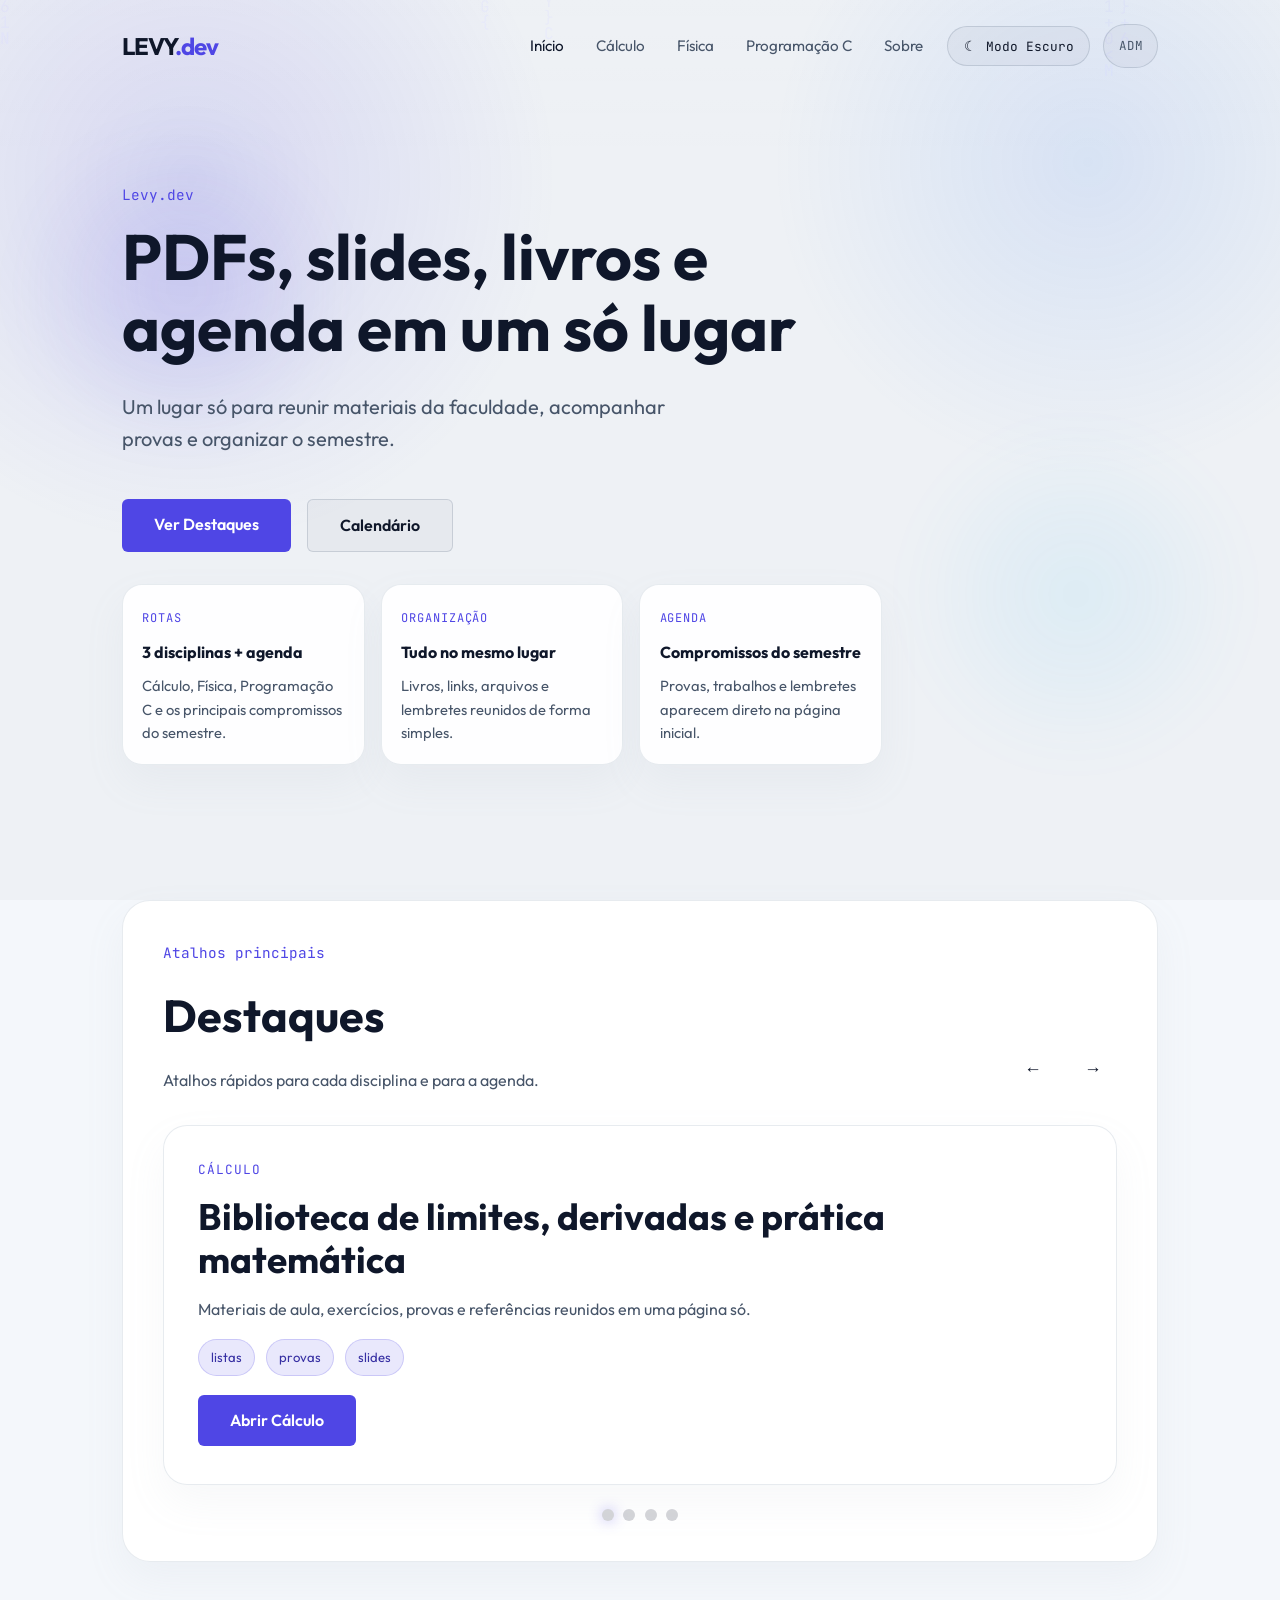
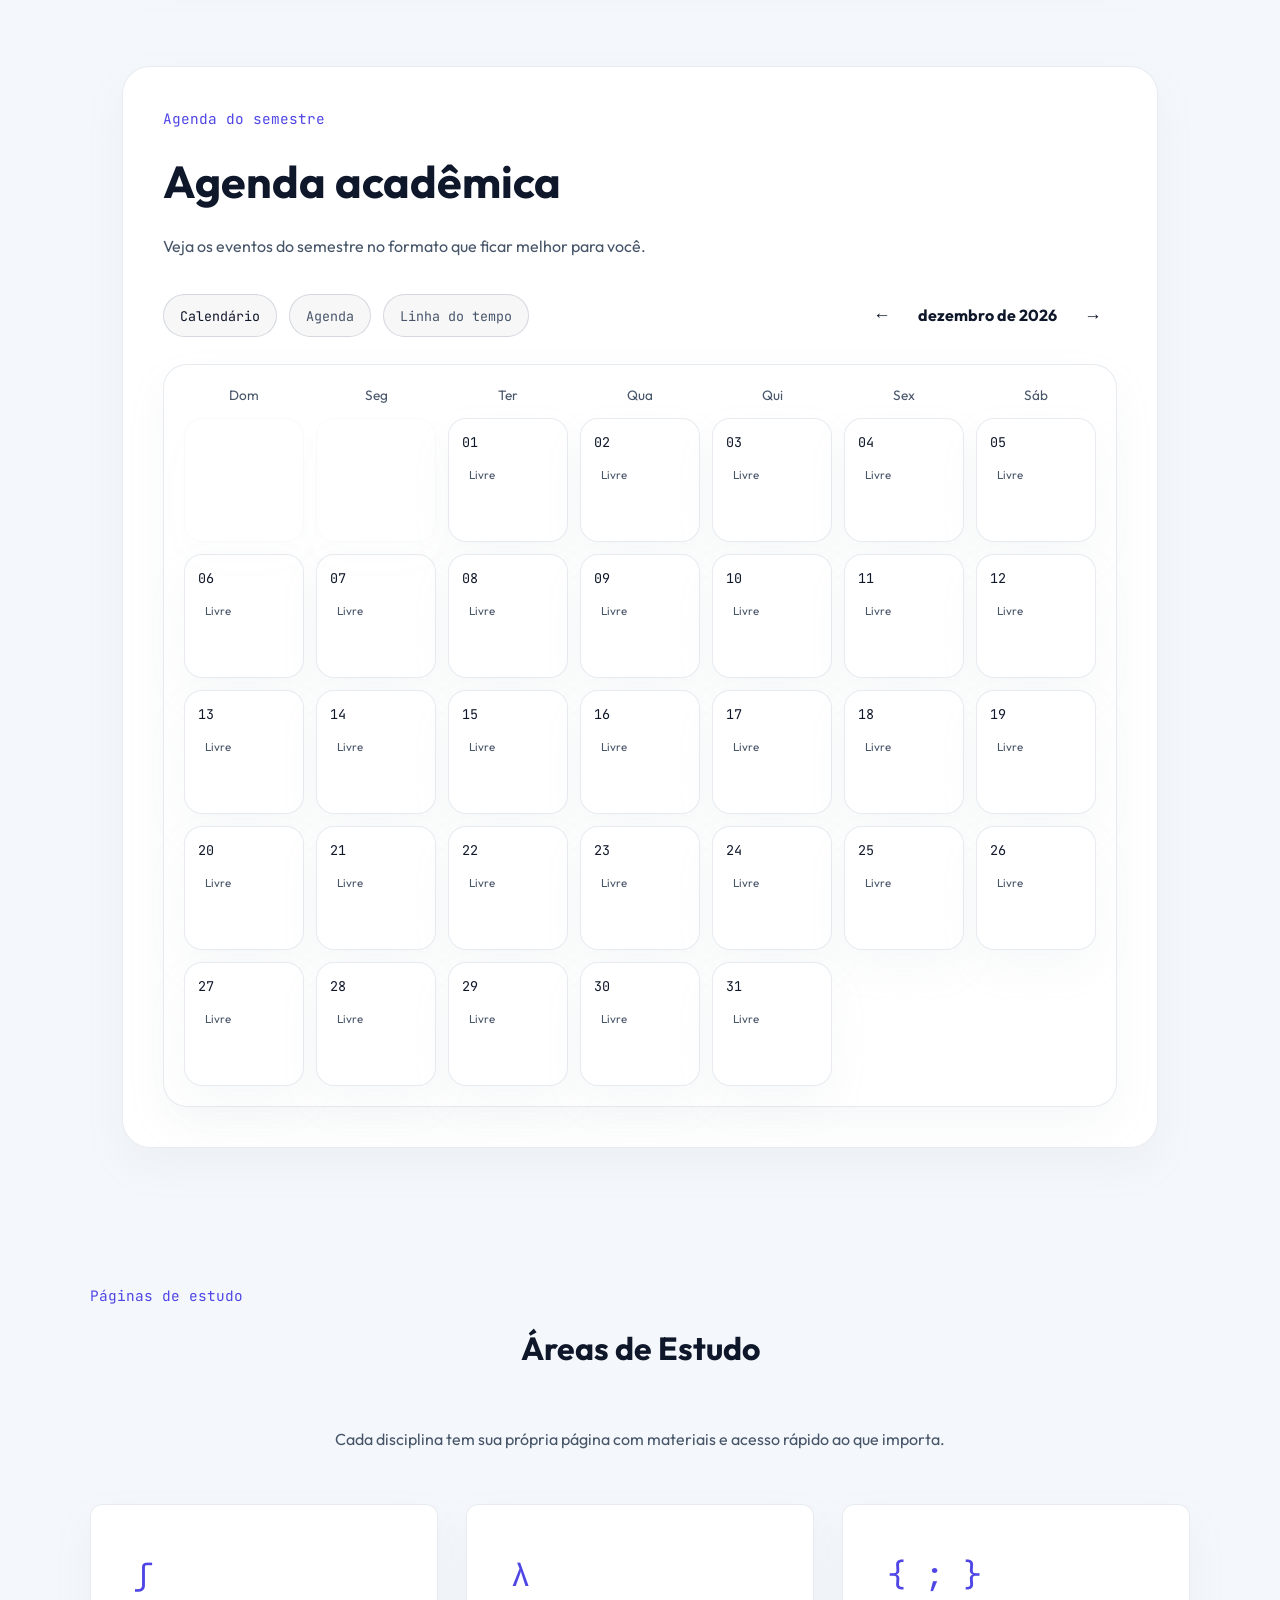
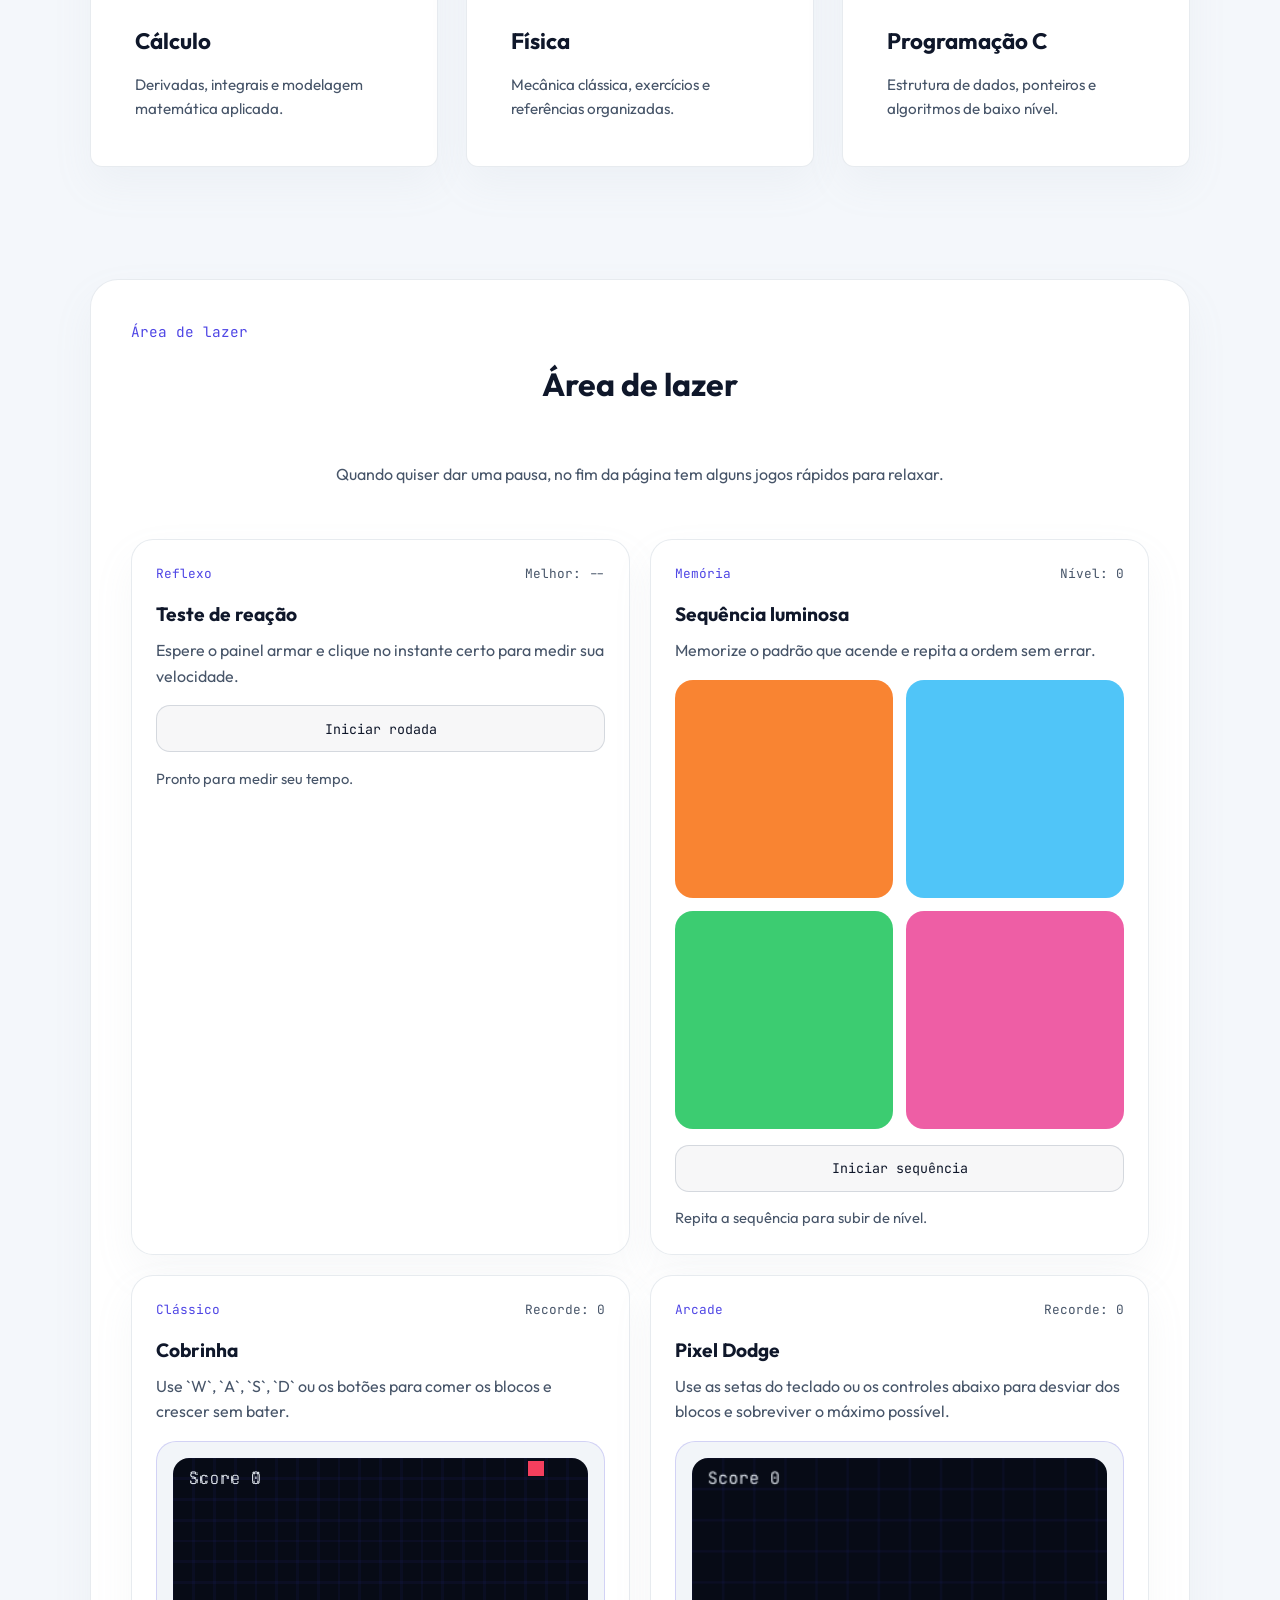
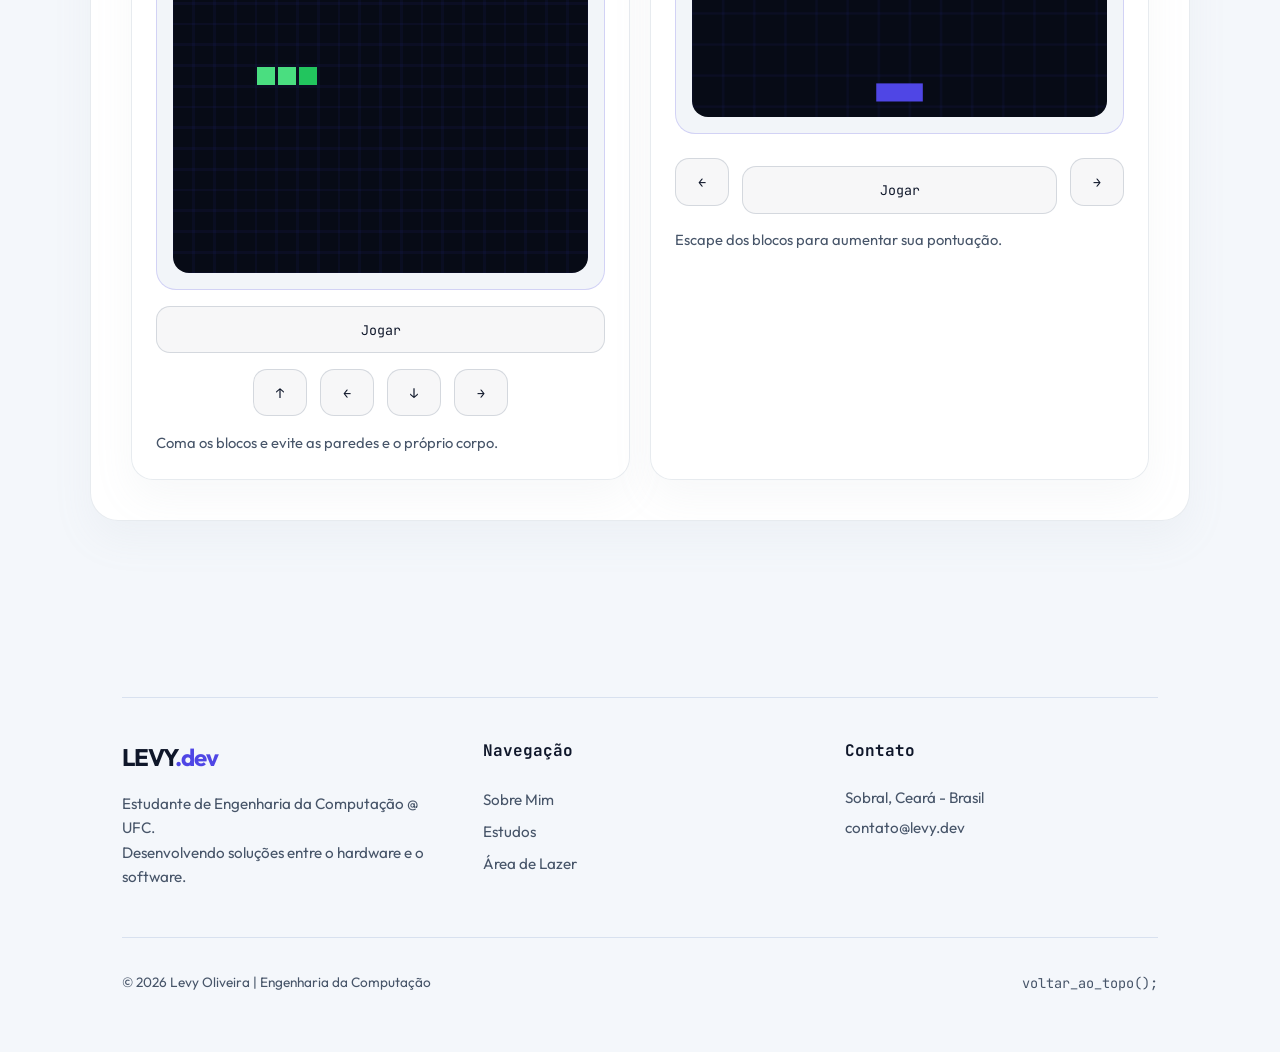
==== index.html @ 54a05a59 "- V1.0 - Aplicação Completa" ====
<!DOCTYPE html>
<html lang="pt-br">

<head>
    <meta charset="UTF-8">
    <meta name="viewport" content="width=device-width, initial-scale=1.0">
    <title>Levy | Engenharia da Computação</title>
    <link rel="preconnect" href="https://fonts.googleapis.com">
    <link rel="preconnect" href="https://fonts.gstatic.com" crossorigin>
    <link
        href="https://fonts.googleapis.com/css2?family=JetBrains+Mono:wght@400;500&family=Outfit:wght@300;400;600;700&display=swap"
        rel="stylesheet">
    <link rel="stylesheet" href="css/global.css">
</head>

<body class="home-page">
    <canvas id="matrix-bg"></canvas>

    <header id="header">
        <nav class="container">
            <div class="logo">LEVY<span>.dev</span></div>

            <ul class="nav-links" id="nav-menu">
                <li><a href="index.html" class="active">Início</a></li>
                <li><a href="paginas/calculo.html">Cálculo</a></li>
                <li><a href="paginas/fisica.html">Física</a></li>
                <li><a href="paginas/programacao-c.html">Programação C</a></li>
                <li><a href="paginas/sobre.html">Sobre</a></li>
            </ul>

            <div class="nav-actions">
                <button class="theme-toggle" type="button" data-theme-toggle aria-label="Alternar tema">
                    <span class="theme-toggle-icon">☀</span>
                    <span class="theme-toggle-text">Modo Claro</span>
                </button>

                <div class="menu-icon" id="menu-toggle">
                    <div class="bar"></div>
                    <div class="bar"></div>
                    <div class="bar"></div>
                </div>
            </div>
        </nav>
    </header>

    <main>
        <section class="hero container">
            <div class="hero-ambient hero-ambient-left"></div>
            <div class="hero-ambient hero-ambient-right"></div>
            <div class="hero-grid-glow"></div>

            <div class="hero-content">
                <p class="mono-text">Levy.dev</p>
                <h1 class="glitch-text">PDFs, slides, livros e agenda em um só lugar</h1>
                <p class="subtitle">Um lugar só para reunir materiais da faculdade, acompanhar provas e organizar o semestre.</p>

                <div class="hero-btns">
                    <a href="#destaques" class="btn btn-primary">Ver Destaques</a>
                    <a href="#agenda" class="btn btn-secondary">Calendário</a>
                </div>

                <div class="hero-status-grid reveal-home">
                    <article class="hero-status-card">
                        <span class="status-label">Rotas</span>
                        <strong>3 disciplinas + agenda</strong>
                        <p>Cálculo, Física, Programação C e os principais compromissos do semestre.</p>
                    </article>
                    <article class="hero-status-card">
                        <span class="status-label">Organização</span>
                        <strong>Tudo no mesmo lugar</strong>
                        <p>Livros, links, arquivos e lembretes reunidos de forma simples.</p>
                    </article>
                    <article class="hero-status-card">
                        <span class="status-label">Agenda</span>
                        <strong>Compromissos do semestre</strong>
                        <p>Provas, trabalhos e lembretes aparecem direto na página inicial.</p>
                    </article>
                </div>
            </div>
        </section>

        <section id="destaques" class="container showcase-section">
            <div class="showcase-shell reveal-home">
                <div class="showcase-topbar">
                    <div>
                        <p class="mono-text">Atalhos principais</p>
                        <h2 class="section-title-left">Destaques</h2>
                        <p class="section-intro">Atalhos rápidos para cada disciplina e para a agenda.</p>
                    </div>

                    <div class="carousel-controls" aria-label="Controles do carrossel">
                        <button class="carousel-btn" id="carousel-prev" type="button" aria-label="Slide anterior">←</button>
                        <button class="carousel-btn" id="carousel-next" type="button" aria-label="Próximo slide">→</button>
                    </div>
                </div>

                <div class="showcase-carousel" id="home-carousel">
                    <article class="showcase-slide active" data-slide>
                        <span class="slide-kicker">Cálculo</span>
                        <h3>Biblioteca de limites, derivadas e prática matemática</h3>
                        <p>Materiais de aula, exercícios, provas e referências reunidos em uma página só.</p>
                        <div class="slide-tags">
                            <span>listas</span>
                            <span>provas</span>
                            <span>slides</span>
                        </div>
                        <div class="slide-actions">
                            <a href="paginas/calculo.html" class="btn btn-primary">Abrir Cálculo</a>
                        </div>
                    </article>

                    <article class="showcase-slide calendar-slide" data-slide>
                        <span class="slide-kicker">Física</span>
                        <h3>Materiais enxutos para revisar teoria, exercícios e avaliações</h3>
                        <p>Uma página direta para organizar listas, livros, provas e revisões de Física.</p>
                        <div class="slide-tags">
                            <span>mecânica</span>
                            <span>listas</span>
                            <span>provas</span>
                        </div>
                        <div class="slide-actions">
                            <a href="paginas/fisica.html" class="btn btn-primary">Abrir Física</a>
                        </div>
                    </article>

                    <article class="showcase-slide" data-slide>
                        <span class="slide-kicker">Programação C</span>
                        <h3>Laboratório de código com foco em lógica e baixo nível</h3>
                        <p>Um espaço para revisar ponteiros, algoritmos, snippets e fundamentos de programação estruturada.</p>
                        <div class="slide-tags">
                            <span>ponteiros</span>
                            <span>snippets</span>
                            <span>algoritmos</span>
                        </div>
                        <div class="slide-actions">
                            <a href="paginas/programacao-c.html" class="btn btn-primary">Abrir Programação</a>
                        </div>
                    </article>

                    <article class="showcase-slide" data-slide>
                        <span class="slide-kicker">Calendário</span>
                        <h3>Próximos eventos acadêmicos em destaque</h3>
                        <p>Os próximos eventos aparecem aqui para facilitar a rotina do semestre.</p>
                        <div class="calendar-slide-list" id="calendar-highlight-list"></div>
                        <div class="slide-actions">
                            <a href="#agenda" class="btn btn-primary">Ver Agenda</a>
                        </div>
                    </article>
                </div>

                <div class="carousel-dots" aria-label="Navegação dos slides">
                    <button class="carousel-dot active" type="button" aria-label="Ir para slide 1"></button>
                    <button class="carousel-dot" type="button" aria-label="Ir para slide 2"></button>
                    <button class="carousel-dot" type="button" aria-label="Ir para slide 3"></button>
                    <button class="carousel-dot" type="button" aria-label="Ir para slide 4"></button>
                </div>
            </div>
        </section>

        <section id="agenda" class="container agenda-section">
            <div class="agenda-shell reveal-home" data-view="calendar">
                <div class="showcase-topbar">
                    <div>
                        <p class="mono-text">Agenda do semestre</p>
                        <h2 class="section-title-left">Agenda acadêmica</h2>
                        <p class="section-intro">Veja os eventos do semestre no formato que ficar melhor para você.</p>
                    </div>
                </div>

                <div class="agenda-toolbar">
                    <div class="agenda-view-tabs" role="tablist" aria-label="Visualizações da agenda">
                        <button class="agenda-view-btn active" type="button" data-agenda-view="calendar">Calendário</button>
                        <button class="agenda-view-btn" type="button" data-agenda-view="agenda">Agenda</button>
                        <button class="agenda-view-btn" type="button" data-agenda-view="timeline">Linha do tempo</button>
                    </div>

                    <div class="agenda-month-nav" id="agenda-month-nav">
                        <button class="carousel-btn" id="agenda-prev-month" type="button" aria-label="Mês anterior">←</button>
                        <strong id="agenda-current-month"></strong>
                        <button class="carousel-btn" id="agenda-next-month" type="button" aria-label="Próximo mês">→</button>
                    </div>
                </div>

                <div class="agenda-view-panel active" data-agenda-panel="calendar">
                    <div class="agenda-calendar-shell">
                        <div class="agenda-weekdays">
                            <span>Dom</span>
                            <span>Seg</span>
                            <span>Ter</span>
                            <span>Qua</span>
                            <span>Qui</span>
                            <span>Sex</span>
                            <span>Sáb</span>
                        </div>
                        <div class="agenda-calendar-grid" id="agenda-calendar-grid"></div>
                    </div>
                </div>

                <div class="agenda-view-panel" data-agenda-panel="agenda">
                    <div class="agenda-list" id="agenda-upcoming"></div>
                </div>

                <div class="agenda-view-panel" data-agenda-panel="timeline">
                    <div class="agenda-timeline" id="agenda-timeline"></div>
                </div>
            </div>
        </section>

        <section id="estudos" class="container">
            <div class="section-heading reveal-home">
                <p class="mono-text">Páginas de estudo</p>
                <h2 class="section-title">Áreas de Estudo</h2>
                <p class="section-intro section-intro-centered">Cada disciplina tem sua própria página com materiais e acesso rápido ao que importa.</p>
            </div>

            <div class="grid-cards">
                <a href="paginas/calculo.html" class="card">
                    <div class="card-icon">∫</div>
                    <h3>Cálculo</h3>
                    <p>Derivadas, integrais e modelagem matemática aplicada.</p>
                </a>

                <a href="paginas/fisica.html" class="card">
                    <div class="card-icon">λ</div>
                    <h3>Física</h3>
                    <p>Mecânica clássica, exercícios e referências organizadas.</p>
                </a>

                <a href="paginas/programacao-c.html" class="card">
                    <div class="card-icon">{ ; }</div>
                    <h3>Programação C</h3>
                    <p>Estrutura de dados, ponteiros e algoritmos de baixo nível.</p>
                </a>
            </div>
        </section>

        <section id="arcade" class="container arcade-section">
            <div class="arcade-shell reveal-home">
                <div class="section-heading arcade-heading">
                    <p class="mono-text">Área de lazer</p>
                    <h2 class="section-title">Área de lazer</h2>
                    <p class="section-intro section-intro-centered">Quando quiser dar uma pausa, no fim da página tem alguns jogos rápidos para relaxar.</p>
                </div>

                <div class="arcade-grid">
                    <article class="arcade-card">
                        <div class="arcade-card-head">
                            <span class="arcade-label">Reflexo</span>
                            <span class="arcade-score" id="reaction-best">Melhor: --</span>
                        </div>
                        <h3>Teste de reação</h3>
                        <p>Espere o painel armar e clique no instante certo para medir sua velocidade.</p>
                        <button class="arcade-action" id="reaction-start" type="button">Iniciar rodada</button>
                        <p class="arcade-status" id="reaction-status">Pronto para medir seu tempo.</p>
                    </article>

                    <article class="arcade-card">
                        <div class="arcade-card-head">
                            <span class="arcade-label">Memória</span>
                            <span class="arcade-score" id="memory-best">Nível: 0</span>
                        </div>
                        <h3>Sequência luminosa</h3>
                        <p>Memorize o padrão que acende e repita a ordem sem errar.</p>
                        <div class="memory-grid">
                            <button class="memory-pad" type="button" data-memory-pad="0" aria-label="Pad laranja"></button>
                            <button class="memory-pad" type="button" data-memory-pad="1" aria-label="Pad azul"></button>
                            <button class="memory-pad" type="button" data-memory-pad="2" aria-label="Pad verde"></button>
                            <button class="memory-pad" type="button" data-memory-pad="3" aria-label="Pad rosa"></button>
                        </div>
                        <button class="arcade-action" id="memory-start" type="button">Iniciar sequência</button>
                        <p class="arcade-status" id="memory-status">Repita a sequência para subir de nível.</p>
                    </article>

                    <article class="arcade-card">
                        <div class="arcade-card-head">
                            <span class="arcade-label">Clássico</span>
                            <span class="arcade-score" id="snake-best">Recorde: 0</span>
                        </div>
                        <h3>Cobrinha</h3>
                        <p>Use `W`, `A`, `S`, `D` ou os botões para comer os blocos e crescer sem bater.</p>
                        <div class="arcade-dodge-wrap">
                            <canvas id="snake-canvas" width="320" height="320" aria-label="Jogo da cobrinha"></canvas>
                        </div>
                        <button class="arcade-action" id="snake-start" type="button">Jogar</button>
                        <div class="arcade-controls snake-controls">
                            <button class="arcade-control" type="button" data-snake-dir="up">↑</button>
                            <button class="arcade-control" type="button" data-snake-dir="left">←</button>
                            <button class="arcade-control" type="button" data-snake-dir="down">↓</button>
                            <button class="arcade-control" type="button" data-snake-dir="right">→</button>
                        </div>
                        <p class="arcade-status" id="snake-status">Coma os blocos e evite as paredes e o próprio corpo.</p>
                    </article>

                    <article class="arcade-card">
                        <div class="arcade-card-head">
                            <span class="arcade-label">Arcade</span>
                            <span class="arcade-score" id="dodge-best">Recorde: 0</span>
                        </div>
                        <h3>Pixel Dodge</h3>
                        <p>Use as setas do teclado ou os controles abaixo para desviar dos blocos e sobreviver o máximo possível.</p>
                        <div class="arcade-dodge-wrap">
                            <canvas id="dodge-canvas" width="320" height="200" aria-label="Jogo de desvio"></canvas>
                        </div>
                        <div class="arcade-controls">
                            <button class="arcade-control" type="button" data-dodge-move="left">←</button>
                            <button class="arcade-action" id="dodge-start" type="button">Jogar</button>
                            <button class="arcade-control" type="button" data-dodge-move="right">→</button>
                        </div>
                        <p class="arcade-status" id="dodge-status">Escape dos blocos para aumentar sua pontuação.</p>
                    </article>
                </div>
            </div>
        </section>
    </main>

    <footer>
        <div class="container">
            <div class="divider"></div>
            <div class="footer-grid">
                <div class="footer-brand">
                    <div class="logo footer-logo">LEVY<span>.dev</span></div>
                    <p class="footer-text">Estudante de Engenharia da Computação @ UFC.<br>Desenvolvendo soluções entre o hardware e o software.</p>
                </div>

                <div class="footer-nav">
                    <h4>Navegação</h4>
                    <ul>
                        <li><a href="paginas/sobre.html">Sobre Mim</a></li>
                        <li><a href="#estudos">Estudos</a></li>
                        <li><a href="#arcade">Área de Lazer</a></li>
                    </ul>
                </div>

                <div class="footer-contact">
                    <h4>Contato</h4>
                    <p class="footer-text footer-contact-text">Sobral, Ceará - Brasil<br>contato@levy.dev</p>
                </div>
            </div>

            <div class="footer-bottom">
                <p class="footer-copy">&copy; 2026 Levy Oliveira | Engenharia da Computação</p>
                <div class="social">
                    <a href="#header" class="back-to-top">voltar_ao_topo();</a>
                </div>
            </div>
        </div>
    </footer>

    <script src="js/site-core.js"></script>
    <script src="js/site-data.js"></script>
    <script src="js/main.js"></script>
</body>

</html>
---- css/global.css ----
:root {
    --bg-color: #0a0a0c;
    --card-bg: #16161a;
    --accent-color: #4f46e5;
    --text-main: #f8fafc;
    --text-dim: #94a3b8;
    --border-color: #27272a;
    --surface-soft: rgba(255, 255, 255, 0.04);
    --surface-medium: rgba(255, 255, 255, 0.06);
    --surface-strong: rgba(8, 8, 12, 0.56);
    --transition: all 0.3s cubic-bezier(0.4, 0, 0.2, 1);
}

* {
    margin: 0;
    padding: 0;
    box-sizing: border-box;
}

html {
    scroll-behavior: smooth;
}

body {
    background-color: var(--bg-color);
    color: var(--text-main);
    font-family: 'Outfit', sans-serif;
    line-height: 1.6;
    overflow-x: hidden;
}

body[data-theme="light"] {
    --bg-color: #f4f7fb;
    --card-bg: #ffffff;
    --text-main: #0f172a;
    --text-dim: #475569;
    --border-color: #d8e1ef;
    --surface-soft: rgba(255, 255, 255, 0.88);
    --surface-medium: rgba(255, 255, 255, 0.96);
    --surface-strong: rgba(255, 255, 255, 0.92);
}

body.home-page::before {
    content: "";
    position: fixed;
    inset: 0;
    background:
        radial-gradient(circle at 15% 20%, rgba(79, 70, 229, 0.14), transparent 28%),
        radial-gradient(circle at 85% 18%, rgba(59, 130, 246, 0.12), transparent 24%),
        linear-gradient(180deg, rgba(255, 255, 255, 0.02), transparent 18%);
    pointer-events: none;
    z-index: -2;
}

#matrix-bg {
    position: fixed;
    inset: 0;
    width: 100%;
    height: 100%;
    z-index: -1;
    opacity: 0.15;
}

body[data-theme="light"] #matrix-bg {
    opacity: 0.06;
}

.container {
    max-width: 1100px;
    margin: 0 auto;
    padding: 0 2rem;
}

main {
    padding-bottom: 2rem;
}

.mono-text {
    font-family: 'JetBrains Mono', monospace;
    color: var(--accent-color);
    font-size: 0.9rem;
    margin-bottom: 1rem;
}

.section-title {
    font-size: 2rem;
    margin-bottom: 3.25rem;
    text-align: center;
}

.section-title-left {
    font-size: clamp(2rem, 4vw, 2.8rem);
    margin-bottom: 1rem;
}

.section-intro {
    max-width: 640px;
    color: var(--text-dim);
    font-size: 1rem;
}

.section-intro-centered {
    margin: 0 auto;
    text-align: center;
}

header {
    padding: 1.5rem 0;
    position: fixed;
    width: 100%;
    top: 0;
    z-index: 1000;
    transition: var(--transition);
}

header.scrolled {
    background: rgba(10, 10, 12, 0.8);
    backdrop-filter: blur(10px);
    border-bottom: 1px solid var(--border-color);
}

body[data-theme="light"] header.scrolled {
    background: rgba(244, 247, 251, 0.88);
}

nav {
    display: flex;
    justify-content: space-between;
    align-items: center;
    gap: 1.5rem;
}

.logo {
    font-weight: 700;
    font-size: 1.5rem;
    letter-spacing: -1px;
    white-space: nowrap;
}

.logo span {
    color: var(--accent-color);
}

.nav-links {
    display: flex;
    list-style: none;
    gap: 2rem;
    margin-left: auto;
}

.nav-links a {
    text-decoration: none;
    color: var(--text-dim);
    font-size: 0.95rem;
    transition: var(--transition);
}

.nav-links a.active,
.nav-links a:hover {
    color: var(--text-main);
}

.nav-actions {
    display: flex;
    align-items: center;
    gap: 0.8rem;
}

.admin-shortcut {
    display: inline-flex;
    align-items: center;
    justify-content: center;
    min-width: 44px;
    height: 44px;
    padding: 0 0.9rem;
    border-radius: 999px;
    border: 1px solid var(--border-color);
    background: var(--surface-soft);
    color: var(--text-dim);
    text-decoration: none;
    font-family: 'JetBrains Mono', monospace;
    font-size: 0.78rem;
    letter-spacing: 0.08em;
    transition: var(--transition);
}

.admin-shortcut:hover {
    color: var(--text-main);
    border-color: var(--accent-color);
    transform: translateY(-1px);
}

.theme-toggle {
    display: inline-flex;
    align-items: center;
    gap: 0.6rem;
    padding: 0.68rem 0.95rem;
    border-radius: 999px;
    border: 1px solid var(--border-color);
    background: var(--surface-soft);
    color: var(--text-main);
    font-family: 'JetBrains Mono', monospace;
    font-size: 0.8rem;
    cursor: pointer;
    transition: var(--transition);
}

.theme-toggle:hover {
    border-color: var(--accent-color);
    transform: translateY(-1px);
}

.theme-toggle-icon {
    font-size: 0.9rem;
    line-height: 1;
}

.menu-icon {
    display: none;
    flex-direction: column;
    gap: 5px;
    cursor: pointer;
    z-index: 1100;
}

.menu-icon .bar {
    width: 25px;
    height: 2px;
    background-color: var(--text-main);
    transition: var(--transition);
}

.hero {
    min-height: 100vh;
    display: flex;
    align-items: center;
    padding-top: 8rem;
    padding-bottom: 5rem;
    position: relative;
}

.hero-content {
    max-width: 760px;
    position: relative;
    z-index: 2;
}

.glitch-text {
    font-size: clamp(2.5rem, 8vw, 4rem);
    line-height: 1.1;
    font-weight: 700;
    margin-bottom: 1.75rem;
    max-width: 800px;
    transition: var(--transition);
}

.glitch-text:hover {
    text-shadow: 2px 0 var(--accent-color), -2px 0 #ff00c1;
}

.subtitle {
    font-size: 1.25rem;
    color: var(--text-dim);
    max-width: 600px;
    margin-bottom: 2.75rem;
}

.hero-btns {
    display: flex;
    flex-wrap: wrap;
    gap: 1rem;
}

.hero-ambient,
.hero-grid-glow {
    position: absolute;
    pointer-events: none;
    z-index: 1;
}

.hero-ambient {
    width: 360px;
    height: 360px;
    border-radius: 50%;
    filter: blur(25px);
    opacity: 0.5;
}

.hero-ambient-left {
    top: 12%;
    left: -8%;
    background: radial-gradient(circle, rgba(79, 70, 229, 0.32), transparent 65%);
    animation: driftFloat 12s ease-in-out infinite;
}

.hero-ambient-right {
    right: -6%;
    bottom: 14%;
    background: radial-gradient(circle, rgba(56, 189, 248, 0.2), transparent 68%);
    animation: driftFloat 15s ease-in-out infinite reverse;
}

.hero-grid-glow {
    inset: 16% 0 auto auto;
    width: 320px;
    height: 320px;
    right: 5%;
    border-radius: 28px;
    background-image:
        linear-gradient(rgba(255, 255, 255, 0.05) 1px, transparent 1px),
        linear-gradient(90deg, rgba(255, 255, 255, 0.05) 1px, transparent 1px);
    background-size: 26px 26px;
    mask-image: radial-gradient(circle at center, black 35%, transparent 75%);
    opacity: 0.24;
    transform: perspective(900px) rotateY(-24deg) rotateX(10deg);
}

.hero-status-grid {
    display: grid;
    grid-template-columns: repeat(3, minmax(0, 1fr));
    gap: 1rem;
    margin-top: 2rem;
}

.hero-status-card {
    padding: 1.2rem;
    border-radius: 20px;
    background: var(--surface-soft);
    border: 1px solid rgba(255, 255, 255, 0.08);
    backdrop-filter: blur(14px);
}

.status-label {
    display: inline-block;
    margin-bottom: 0.7rem;
    color: var(--accent-color);
    font-family: 'JetBrains Mono', monospace;
    font-size: 0.75rem;
    text-transform: uppercase;
    letter-spacing: 0.08em;
}

.hero-status-card strong {
    display: block;
    margin-bottom: 0.55rem;
    font-size: 1rem;
}

.hero-status-card p {
    color: var(--text-dim);
    font-size: 0.92rem;
}

.btn {
    padding: 0.8rem 2rem;
    border-radius: 6px;
    text-decoration: none;
    font-weight: 600;
    display: inline-block;
    transition: var(--transition);
}

.btn-primary {
    background: var(--accent-color);
    color: white;
}

.btn-primary:hover {
    transform: translateY(-3px);
    box-shadow: 0 10px 20px rgba(79, 70, 229, 0.3);
}

.btn-secondary {
    background: transparent;
    border: 1px solid var(--border-color);
    color: var(--text-main);
}

.btn-secondary:hover {
    background: var(--border-color);
}

.showcase-section,
.agenda-section {
    padding-bottom: 6.5rem;
}

.showcase-shell,
.agenda-shell {
    position: relative;
    overflow: hidden;
    padding: 2.5rem;
    border-radius: 28px;
    background: var(--surface-soft);
    border: 1px solid rgba(255, 255, 255, 0.08);
    box-shadow: 0 30px 80px rgba(0, 0, 0, 0.28);
}

.showcase-shell::before {
    content: "";
    position: absolute;
    inset: auto -12% -50% auto;
    width: 320px;
    height: 320px;
    border-radius: 50%;
    background: radial-gradient(circle, rgba(56, 189, 248, 0.16), transparent 70%);
    pointer-events: none;
}

.showcase-topbar {
    display: flex;
    justify-content: space-between;
    gap: 2rem;
    align-items: flex-end;
    margin-bottom: 2rem;
}

.carousel-controls {
    display: flex;
    gap: 0.75rem;
}

.carousel-btn,
.carousel-dot {
    border: 0;
    cursor: pointer;
    transition: var(--transition);
}

.carousel-btn {
    width: 48px;
    height: 48px;
    border-radius: 999px;
    background: var(--surface-soft);
    border: 1px solid rgba(255, 255, 255, 0.08);
    color: var(--text-main);
    font-size: 1.1rem;
    backdrop-filter: blur(12px);
}

.carousel-btn:hover {
    border-color: var(--accent-color);
    transform: translateY(-2px);
}

.showcase-carousel {
    position: relative;
    min-height: 360px;
}

.showcase-slide {
    position: absolute;
    inset: 0;
    display: grid;
    align-content: start;
    gap: 1rem;
    padding: 2.1rem;
    border-radius: 24px;
    background: var(--surface-strong);
    border: 1px solid rgba(255, 255, 255, 0.06);
    opacity: 0;
    pointer-events: none;
    transform: translateY(20px);
    transition: opacity 0.45s ease, transform 0.45s ease;
}

.showcase-slide.calendar-slide {
    gap: 0.85rem;
}

.showcase-slide.active {
    opacity: 1;
    pointer-events: auto;
    transform: translateY(0);
}

.slide-kicker {
    color: var(--accent-color);
    font-family: 'JetBrains Mono', monospace;
    font-size: 0.8rem;
    letter-spacing: 0.08em;
    text-transform: uppercase;
}

.showcase-slide h3 {
    font-size: clamp(1.6rem, 4vw, 2.3rem);
    line-height: 1.15;
    max-width: 720px;
}

.showcase-slide p {
    max-width: 680px;
    color: var(--text-dim);
    font-size: 1rem;
}

.slide-tags {
    display: flex;
    flex-wrap: wrap;
    gap: 0.7rem;
}

.slide-tags span,
.agenda-pill {
    padding: 0.45rem 0.75rem;
    border-radius: 999px;
    background: rgba(79, 70, 229, 0.12);
    border: 1px solid rgba(79, 70, 229, 0.2);
    color: #c7d2fe;
    font-size: 0.82rem;
}

.slide-actions {
    margin-top: 0.2rem;
    align-self: start;
}

.carousel-dots {
    display: flex;
    justify-content: center;
    gap: 0.6rem;
    margin-top: 1.5rem;
}

.carousel-dot {
    width: 12px;
    height: 12px;
    border-radius: 50%;
    background: rgba(148, 163, 184, 0.28);
}

.carousel-dot.active {
    background: var(--accent-color);
    box-shadow: 0 0 14px rgba(79, 70, 229, 0.4);
}

.calendar-slide-list,
.agenda-grid {
    display: grid;
    gap: 1rem;
}

.calendar-slide-list {
    margin-top: 0.5rem;
    grid-template-columns: repeat(2, minmax(0, 1fr));
}

.showcase-slide.calendar-slide .calendar-slide-list {
    margin-top: 0.15rem;
    gap: 0.8rem;
}

.calendar-slide-event,
.agenda-card {
    padding: 1.25rem;
    border-radius: 20px;
    background: var(--surface-medium);
    border: 1px solid rgba(255, 255, 255, 0.08);
}

.showcase-slide.calendar-slide .calendar-slide-event {
    padding: 1rem;
}

.calendar-slide-event strong,
.agenda-card h3 {
    display: block;
    margin-bottom: 0.45rem;
    font-size: 1rem;
}

.calendar-slide-event p,
.agenda-card p,
.empty-material-state p,
.agenda-empty {
    color: var(--text-dim);
    font-size: 0.93rem;
}

.showcase-slide.calendar-slide .calendar-slide-event p {
    display: -webkit-box;
    -webkit-box-orient: vertical;
    -webkit-line-clamp: 2;
    overflow: hidden;
}

.attachment-note {
    display: block;
    margin-top: 0.7rem;
    color: var(--text-dim);
    font-size: 0.85rem;
}

.agenda-grid {
    grid-template-columns: repeat(auto-fit, minmax(230px, 1fr));
}

.agenda-meta {
    display: flex;
    flex-wrap: wrap;
    gap: 0.55rem;
    margin-bottom: 0.9rem;
}

.agenda-toolbar {
    display: flex;
    justify-content: space-between;
    gap: 1.25rem;
    align-items: center;
    margin-bottom: 1.5rem;
}

.agenda-view-tabs,
.agenda-month-nav {
    display: flex;
    flex-wrap: wrap;
    gap: 0.75rem;
    align-items: center;
}

.agenda-view-btn {
    padding: 0.7rem 1rem;
    border-radius: 999px;
    border: 1px solid rgba(255, 255, 255, 0.08);
    background: var(--surface-soft);
    color: var(--text-dim);
    font-family: 'JetBrains Mono', monospace;
    cursor: pointer;
    transition: var(--transition);
}

.agenda-view-btn:hover,
.agenda-view-btn.active {
    color: var(--text-main);
    border-color: var(--accent-color);
    background: rgba(79, 70, 229, 0.12);
}

.agenda-month-nav {
    display: none;
}

.agenda-shell[data-view="calendar"] .agenda-month-nav {
    display: flex;
}

.agenda-view-panel {
    display: none;
}

.agenda-view-panel.active {
    display: block;
}

.agenda-calendar-shell {
    padding: 1.25rem;
    border-radius: 24px;
    background: var(--surface-medium);
    border: 1px solid rgba(255, 255, 255, 0.08);
}

.agenda-weekdays {
    display: grid;
    grid-template-columns: repeat(7, 1fr);
    gap: 0.75rem;
    margin-bottom: 0.75rem;
    color: var(--text-dim);
    font-size: 0.85rem;
    text-align: center;
}

.agenda-calendar-grid {
    display: grid;
    grid-template-columns: repeat(7, 1fr);
    gap: 0.75rem;
}

.agenda-calendar-day {
    min-height: 124px;
    padding: 0.8rem;
    border-radius: 18px;
    border: 1px solid rgba(255, 255, 255, 0.06);
    background: var(--surface-soft);
    display: grid;
    align-content: start;
    gap: 0.5rem;
}

.agenda-calendar-day.is-outside {
    opacity: 0.25;
}

.agenda-calendar-day.is-today {
    border-color: var(--accent-color);
    box-shadow: 0 0 0 1px rgba(79, 70, 229, 0.2);
}

.agenda-calendar-number {
    font-family: 'JetBrains Mono', monospace;
    font-size: 0.84rem;
}

.agenda-calendar-events {
    display: grid;
    gap: 0.4rem;
}

.agenda-calendar-event,
.agenda-calendar-empty {
    padding: 0.3rem 0.45rem;
    border-radius: 999px;
    font-size: 0.72rem;
    overflow: hidden;
    white-space: nowrap;
    text-overflow: ellipsis;
}

.agenda-calendar-event {
    background: rgba(79, 70, 229, 0.14);
    color: #c7d2fe;
}

.agenda-calendar-empty {
    color: var(--text-dim);
}

.agenda-list {
    display: grid;
    grid-template-columns: repeat(auto-fit, minmax(230px, 1fr));
    gap: 1rem;
}

.agenda-timeline {
    display: grid;
    gap: 1rem;
}

.agenda-timeline-item {
    display: grid;
    grid-template-columns: 140px 1fr;
    gap: 1rem;
    padding: 1.25rem;
    border-radius: 22px;
    background: var(--surface-medium);
    border: 1px solid rgba(255, 255, 255, 0.08);
}

.agenda-timeline-date {
    display: grid;
    align-content: start;
    gap: 0.2rem;
    color: var(--accent-color);
    font-family: 'JetBrains Mono', monospace;
}

.agenda-timeline-date strong {
    font-size: 1rem;
}

.agenda-timeline-date span {
    color: var(--text-dim);
    font-size: 0.84rem;
}

.agenda-timeline-body h3 {
    margin-bottom: 0.4rem;
    font-size: 1.05rem;
}

.agenda-timeline-body p {
    color: var(--text-dim);
}

.section-heading {
    margin-bottom: 3.25rem;
}

#estudos {
    padding: 2rem 0 7rem;
}

.arcade-section {
    padding: 0 0 7rem;
}

.arcade-shell {
    position: relative;
    overflow: hidden;
    padding: 2.5rem;
    border-radius: 28px;
    border: 1px solid rgba(255, 255, 255, 0.08);
    background:
        radial-gradient(circle at top right, rgba(79, 70, 229, 0.16), transparent 32%),
        linear-gradient(135deg, rgba(8, 8, 12, 0.96), rgba(15, 23, 42, 0.88));
    box-shadow: 0 30px 80px rgba(0, 0, 0, 0.28);
}

.arcade-grid {
    display: grid;
    grid-template-columns: repeat(2, minmax(0, 1fr));
    gap: 1.25rem;
}

.arcade-card {
    padding: 1.5rem;
    border-radius: 22px;
    background: rgba(255, 255, 255, 0.05);
    border: 1px solid rgba(255, 255, 255, 0.08);
    box-shadow: inset 0 1px 0 rgba(255, 255, 255, 0.05);
}

.arcade-card-wide {
    grid-column: 1 / -1;
}

.arcade-card-head {
    display: flex;
    justify-content: space-between;
    gap: 1rem;
    align-items: center;
    margin-bottom: 0.9rem;
}

.arcade-label,
.arcade-score {
    font-family: 'JetBrains Mono', monospace;
    font-size: 0.8rem;
}

.arcade-label {
    color: var(--accent-color);
}

.arcade-score {
    color: var(--text-dim);
}

.arcade-card h3 {
    margin-bottom: 0.5rem;
    font-size: 1.2rem;
}

.arcade-card p {
    color: var(--text-dim);
}

.arcade-action,
.arcade-control {
    border: 1px solid var(--border-color);
    background: rgba(255, 255, 255, 0.06);
    color: var(--text-main);
    border-radius: 14px;
    font-family: 'JetBrains Mono', monospace;
    cursor: pointer;
    transition: var(--transition);
}

.arcade-action {
    margin-top: 1rem;
    padding: 0.85rem 1rem;
    width: 100%;
}

.arcade-control {
    min-width: 54px;
    padding: 0.85rem 1rem;
}

.arcade-action:hover,
.arcade-control:hover {
    border-color: var(--accent-color);
    transform: translateY(-1px);
}

.arcade-status {
    min-height: 1.5rem;
    margin-top: 0.9rem;
    color: var(--text-dim);
    font-size: 0.92rem;
}

.memory-grid {
    display: grid;
    grid-template-columns: repeat(2, minmax(0, 1fr));
    gap: 0.8rem;
    margin-top: 1rem;
}

.memory-pad {
    aspect-ratio: 1 / 1;
    border: 0;
    border-radius: 18px;
    cursor: pointer;
    opacity: 0.88;
    transition: transform 0.18s ease, filter 0.18s ease, box-shadow 0.18s ease;
}

.memory-pad[data-memory-pad="0"] {
    background: #f97316;
}

.memory-pad[data-memory-pad="1"] {
    background: #38bdf8;
}

.memory-pad[data-memory-pad="2"] {
    background: #22c55e;
}

.memory-pad[data-memory-pad="3"] {
    background: #ec4899;
}

.memory-pad.active {
    transform: scale(1.04);
    filter: brightness(1.2);
    box-shadow: 0 0 20px rgba(255, 255, 255, 0.2);
}

.arcade-dodge-wrap {
    margin-top: 1rem;
    padding: 1rem;
    border-radius: 20px;
    background: rgba(2, 6, 23, 0.6);
    border: 1px solid rgba(79, 70, 229, 0.2);
}

#dodge-canvas {
    width: 100%;
    display: block;
    border-radius: 16px;
}

.arcade-controls {
    display: flex;
    justify-content: center;
    gap: 0.8rem;
    align-items: center;
    margin-top: 1rem;
}

.snake-controls {
    flex-wrap: wrap;
}

#snake-canvas {
    width: 100%;
    display: block;
    border-radius: 16px;
    image-rendering: pixelated;
}

.grid-cards {
    display: grid;
    grid-template-columns: repeat(auto-fit, minmax(300px, 1fr));
    gap: 1.75rem;
}

.card {
    background: var(--card-bg);
    border: 1px solid var(--border-color);
    padding: 2.75rem;
    border-radius: 12px;
    text-decoration: none;
    color: inherit;
    transition: var(--transition);
    position: relative;
    overflow: hidden;
}

.card::before {
    content: "";
    position: absolute;
    inset: 0;
    background: linear-gradient(135deg, rgba(79, 70, 229, 0.16), transparent 42%);
    opacity: 0;
    transition: var(--transition);
}

.card:hover {
    transform: translateY(-10px);
    border-color: var(--accent-color);
    background: #1c1c21;
}

.card:hover::before {
    opacity: 1;
}

.card-icon {
    font-size: 2rem;
    color: var(--accent-color);
    margin-bottom: 1.5rem;
    font-family: 'JetBrains Mono', monospace;
}

.card h3 {
    margin-bottom: 0.8rem;
    font-size: 1.4rem;
}

.card p {
    color: var(--text-dim);
    font-size: 0.95rem;
}

.empty-material-state {
    justify-content: center;
}

footer {
    padding: 2rem 0 3.5rem;
}

.divider {
    height: 1px;
    background: var(--border-color);
    margin-bottom: 2.5rem;
}

.footer-grid {
    display: grid;
    grid-template-columns: repeat(auto-fit, minmax(200px, 1fr));
    gap: 3rem;
    padding-bottom: 3rem;
}

.footer-logo {
    margin-bottom: 1rem;
}

.footer-nav h4,
.footer-contact h4 {
    color: var(--text-main);
    margin-bottom: 1.2rem;
    font-family: 'JetBrains Mono', monospace;
}

.footer-nav ul {
    list-style: none;
    padding: 0;
    line-height: 2;
}

.footer-nav a,
.footer-text {
    color: var(--text-dim);
    text-decoration: none;
    font-size: 0.95rem;
}

.footer-contact-text {
    line-height: 2;
}

.footer-nav a:hover {
    color: var(--accent-color);
}

.footer-bottom {
    display: flex;
    justify-content: space-between;
    align-items: center;
    gap: 1rem;
    padding-top: 2rem;
    border-top: 1px solid var(--border-color);
}

.footer-copy {
    color: var(--text-dim);
    font-size: 0.85rem;
}

.back-to-top {
    color: var(--accent-color);
    text-decoration: none;
    font-family: 'JetBrains Mono', monospace;
    font-size: 0.85rem;
}

.social a {
    color: var(--text-dim);
    margin-left: 1.5rem;
    text-decoration: none;
    transition: var(--transition);
}

.social a:hover {
    color: var(--accent-color);
}

body[data-theme="light"] .theme-toggle,
body[data-theme="light"] .admin-shortcut,
body[data-theme="light"] .quick-link,
body[data-theme="light"] .stack-filter,
body[data-theme="light"] .filter-btn,
body[data-theme="light"] .agenda-view-btn,
body[data-theme="light"] .arcade-action,
body[data-theme="light"] .arcade-control {
    background: rgba(15, 23, 42, 0.03);
    border-color: rgba(100, 116, 139, 0.24);
}

body[data-theme="light"] .card,
body[data-theme="light"] .hero-status-card,
body[data-theme="light"] .showcase-shell,
body[data-theme="light"] .showcase-slide,
body[data-theme="light"] .calendar-slide-event,
body[data-theme="light"] .agenda-shell,
body[data-theme="light"] .agenda-card,
body[data-theme="light"] .agenda-calendar-shell,
body[data-theme="light"] .agenda-calendar-day,
body[data-theme="light"] .agenda-timeline-item,
body[data-theme="light"] .arcade-shell,
body[data-theme="light"] .arcade-card,
body[data-theme="light"] .glass-card,
body[data-theme="light"] .stack-shell,
body[data-theme="light"] .contact-panel,
body[data-theme="light"] .mind-card,
body[data-theme="light"] .interactive-box,
body[data-theme="light"] .material-item,
body[data-theme="light"] .physics-item,
body[data-theme="light"] .c-item {
    border-color: rgba(148, 163, 184, 0.22);
    box-shadow: 0 18px 40px rgba(148, 163, 184, 0.08);
}

body[data-theme="light"] .btn-secondary {
    background: rgba(15, 23, 42, 0.03);
    border-color: rgba(100, 116, 139, 0.24);
    color: var(--text-main);
}

body[data-theme="light"] .btn-secondary:hover {
    background: rgba(79, 70, 229, 0.08);
    border-color: rgba(79, 70, 229, 0.24);
}

body[data-theme="light"] .hero-status-card,
body[data-theme="light"] .showcase-shell,
body[data-theme="light"] .showcase-slide,
body[data-theme="light"] .calendar-slide-event,
body[data-theme="light"] .agenda-shell,
body[data-theme="light"] .agenda-card,
body[data-theme="light"] .agenda-calendar-shell,
body[data-theme="light"] .agenda-calendar-day,
body[data-theme="light"] .agenda-timeline-item,
body[data-theme="light"] .arcade-shell,
body[data-theme="light"] .arcade-card,
body[data-theme="light"] .glass-card,
body[data-theme="light"] .stack-shell,
body[data-theme="light"] .contact-panel,
body[data-theme="light"] .mind-card,
body[data-theme="light"] .interactive-box {
    background: rgba(255, 255, 255, 0.92);
}

body[data-theme="light"] .card:hover {
    background: rgba(255, 255, 255, 0.98);
}

body[data-theme="light"] .slide-tags span,
body[data-theme="light"] .agenda-pill,
body[data-theme="light"] .agenda-calendar-event {
    background: rgba(79, 70, 229, 0.12);
    border-color: rgba(79, 70, 229, 0.2);
    color: #3730a3;
}

body[data-theme="light"] .carousel-dot {
    background: rgba(15, 23, 42, 0.18);
}

body[data-theme="light"] .arcade-dodge-wrap {
    background: rgba(241, 245, 249, 0.92);
}

@keyframes driftFloat {
    0%,
    100% {
        transform: translate3d(0, 0, 0);
    }

    50% {
        transform: translate3d(0, -18px, 0);
    }
}

@media (max-width: 768px) {
    .menu-icon {
        display: flex;
    }

    .theme-toggle {
        padding: 0.68rem;
    }

    .theme-toggle-text {
        display: none;
    }

    .nav-links {
        position: fixed;
        right: -100%;
        top: 0;
        background: var(--card-bg);
        width: min(78vw, 320px);
        height: 100vh;
        flex-direction: column;
        justify-content: center;
        align-items: center;
        transition: 0.5s ease;
        box-shadow: -10px 0 30px rgba(0, 0, 0, 0.5);
        margin-left: 0;
    }

    .nav-links.active {
        right: 0;
    }

    .hero {
        text-align: center;
        min-height: auto;
        padding-top: 7rem;
        padding-bottom: 4rem;
    }

    .hero-content {
        display: flex;
        flex-direction: column;
        align-items: center;
    }

    .hero-btns {
        flex-direction: column;
        width: 100%;
    }

    .hero-status-grid {
        grid-template-columns: 1fr;
    }

    .hero-ambient-left {
        left: -28%;
    }

    .hero-ambient-right {
        right: -24%;
    }

    .hero-grid-glow {
        display: none;
    }

    .showcase-shell,
    .agenda-shell {
        padding: 1.5rem;
    }

    .showcase-topbar {
        flex-direction: column;
        align-items: flex-start;
    }

    .agenda-toolbar {
        flex-direction: column;
        align-items: flex-start;
    }

    .agenda-calendar-grid {
        gap: 0.45rem;
    }

    .agenda-calendar-day {
        min-height: 96px;
        padding: 0.55rem;
    }

    .agenda-timeline-item {
        grid-template-columns: 1fr;
    }

    .arcade-shell {
        padding: 1.5rem;
    }

    .arcade-grid {
        grid-template-columns: 1fr;
    }

    .arcade-card-wide {
        grid-column: auto;
    }

    .showcase-carousel {
        min-height: 440px;
    }

    .showcase-slide {
        padding: 1.5rem;
    }

    .calendar-slide-list {
        grid-template-columns: 1fr;
    }

    .btn {
        width: 100%;
        margin-right: 0;
    }

    #estudos {
        padding: 1rem 0 5rem;
    }

    .grid-cards {
        gap: 1.25rem;
    }

    .card {
        padding: 2rem;
    }

    .footer-bottom {
        flex-direction: column;
        gap: 1rem;
        text-align: center;
    }

    .social {
        margin-top: 10px;
    }
}
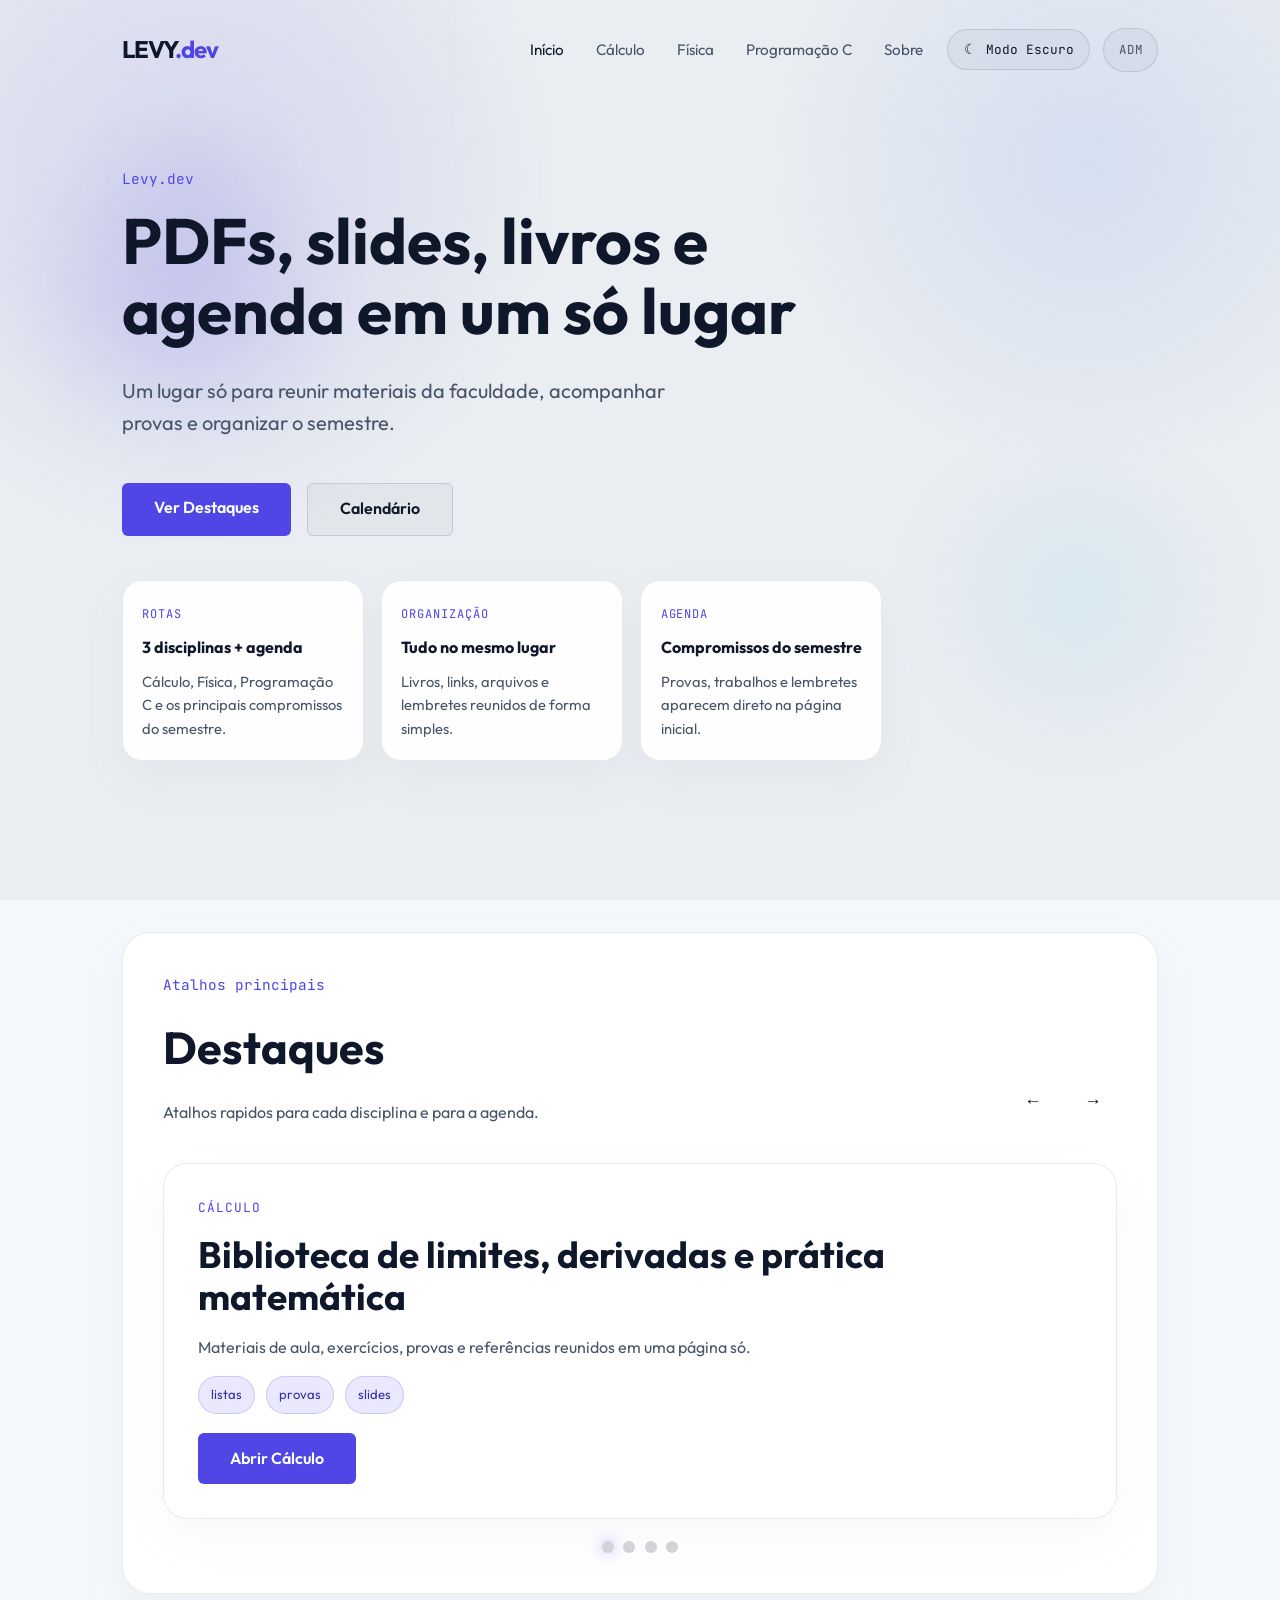
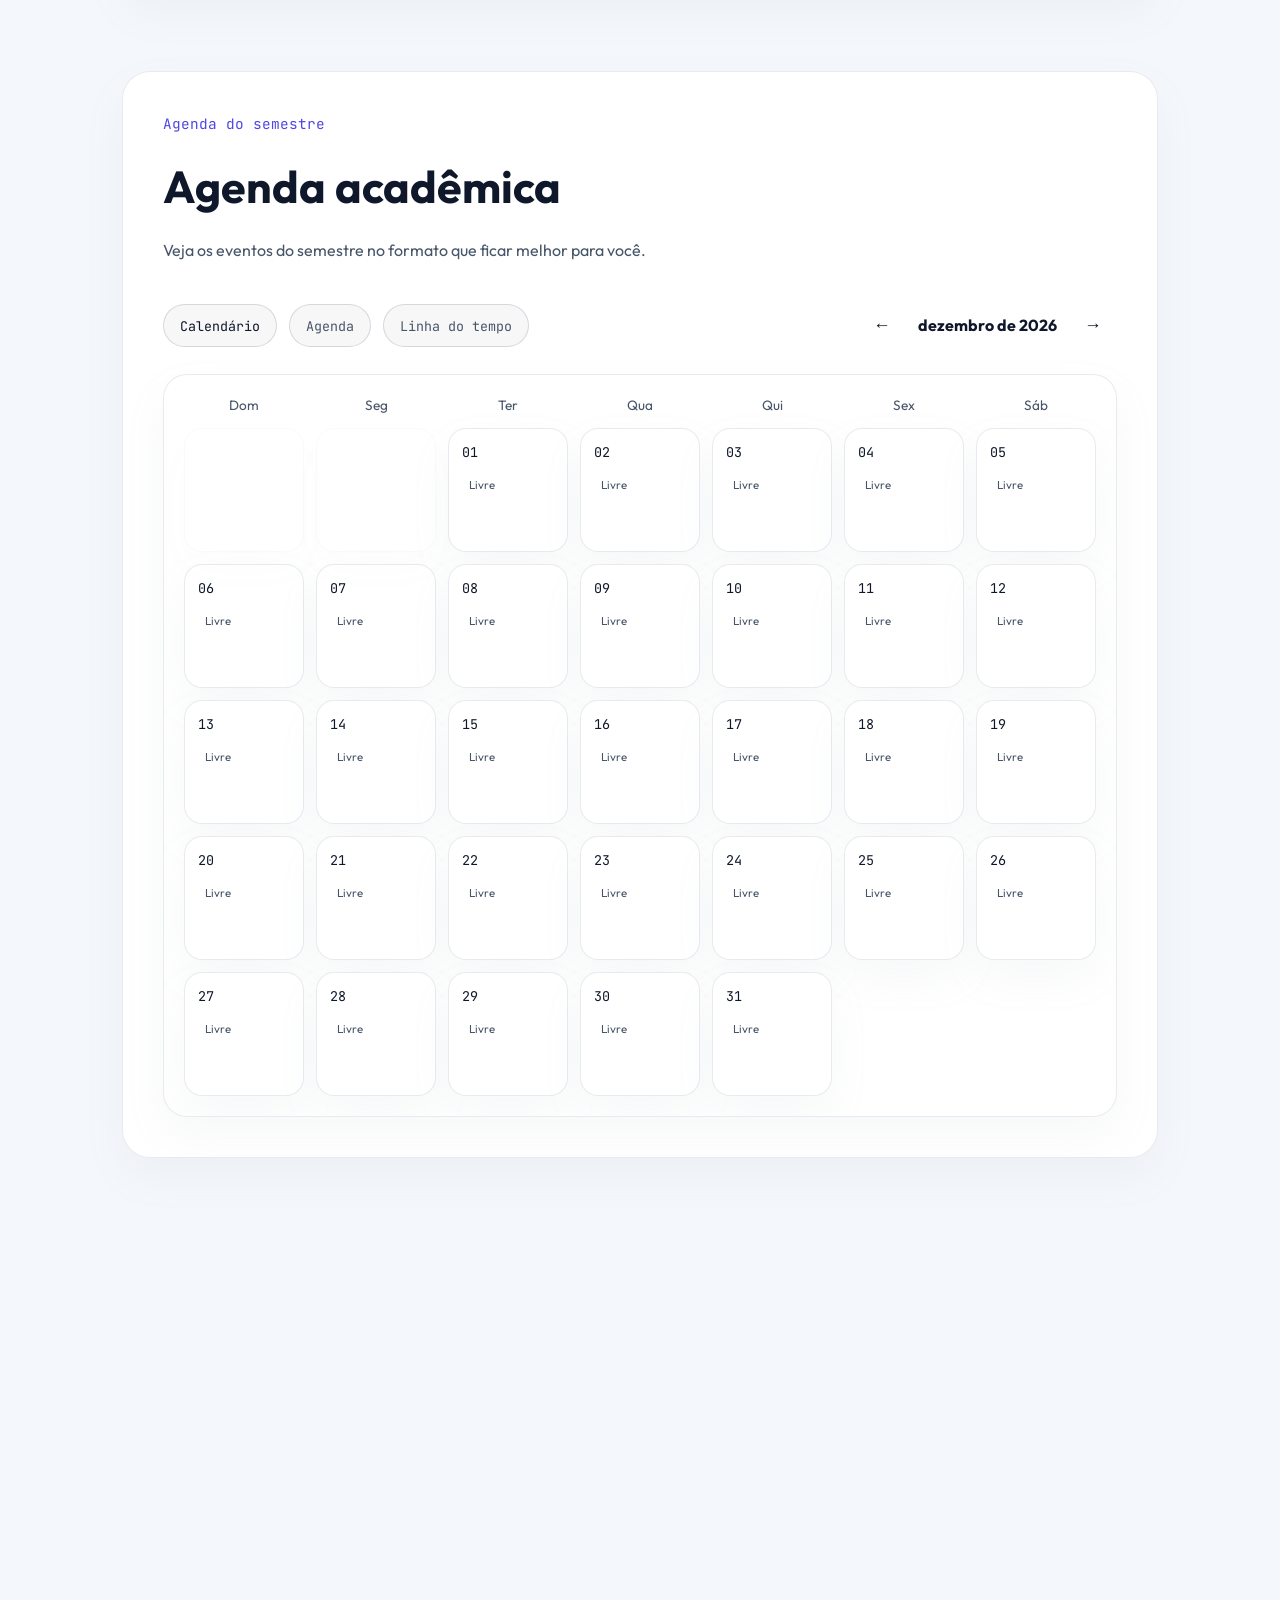
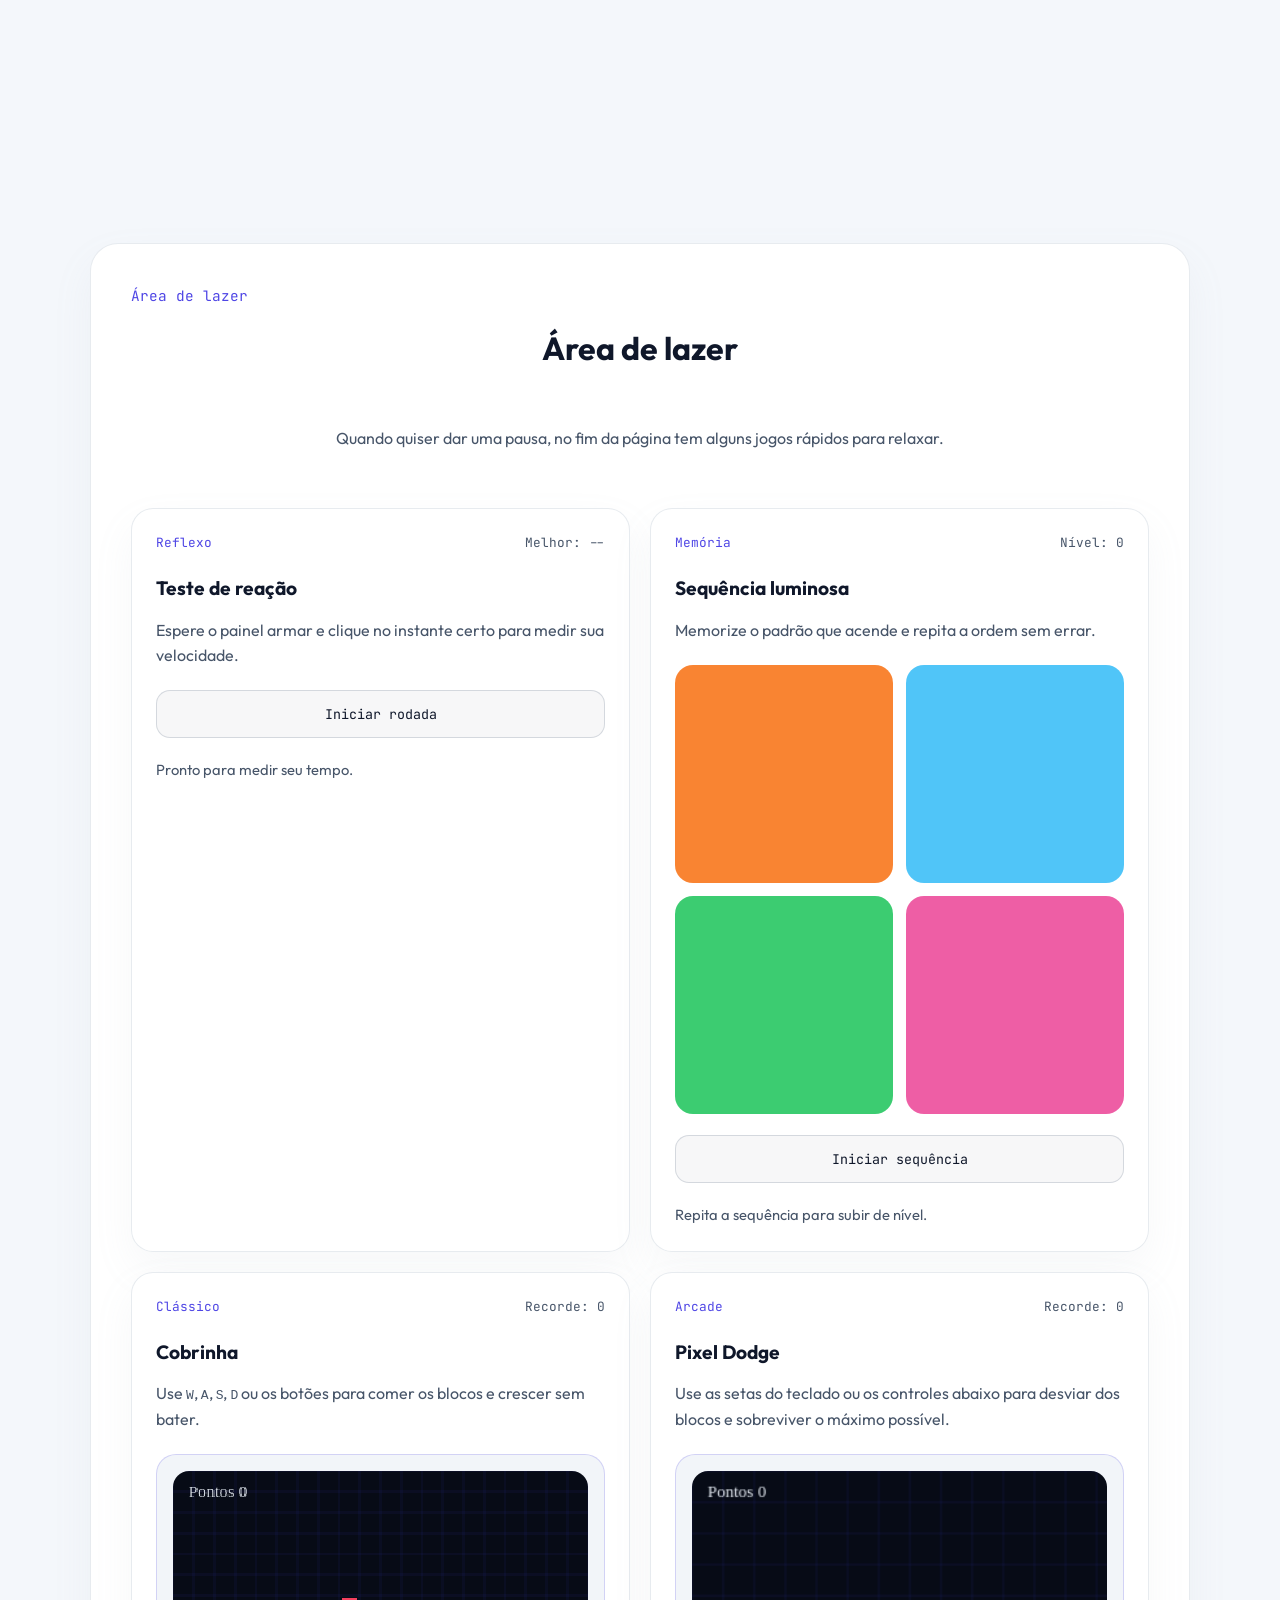
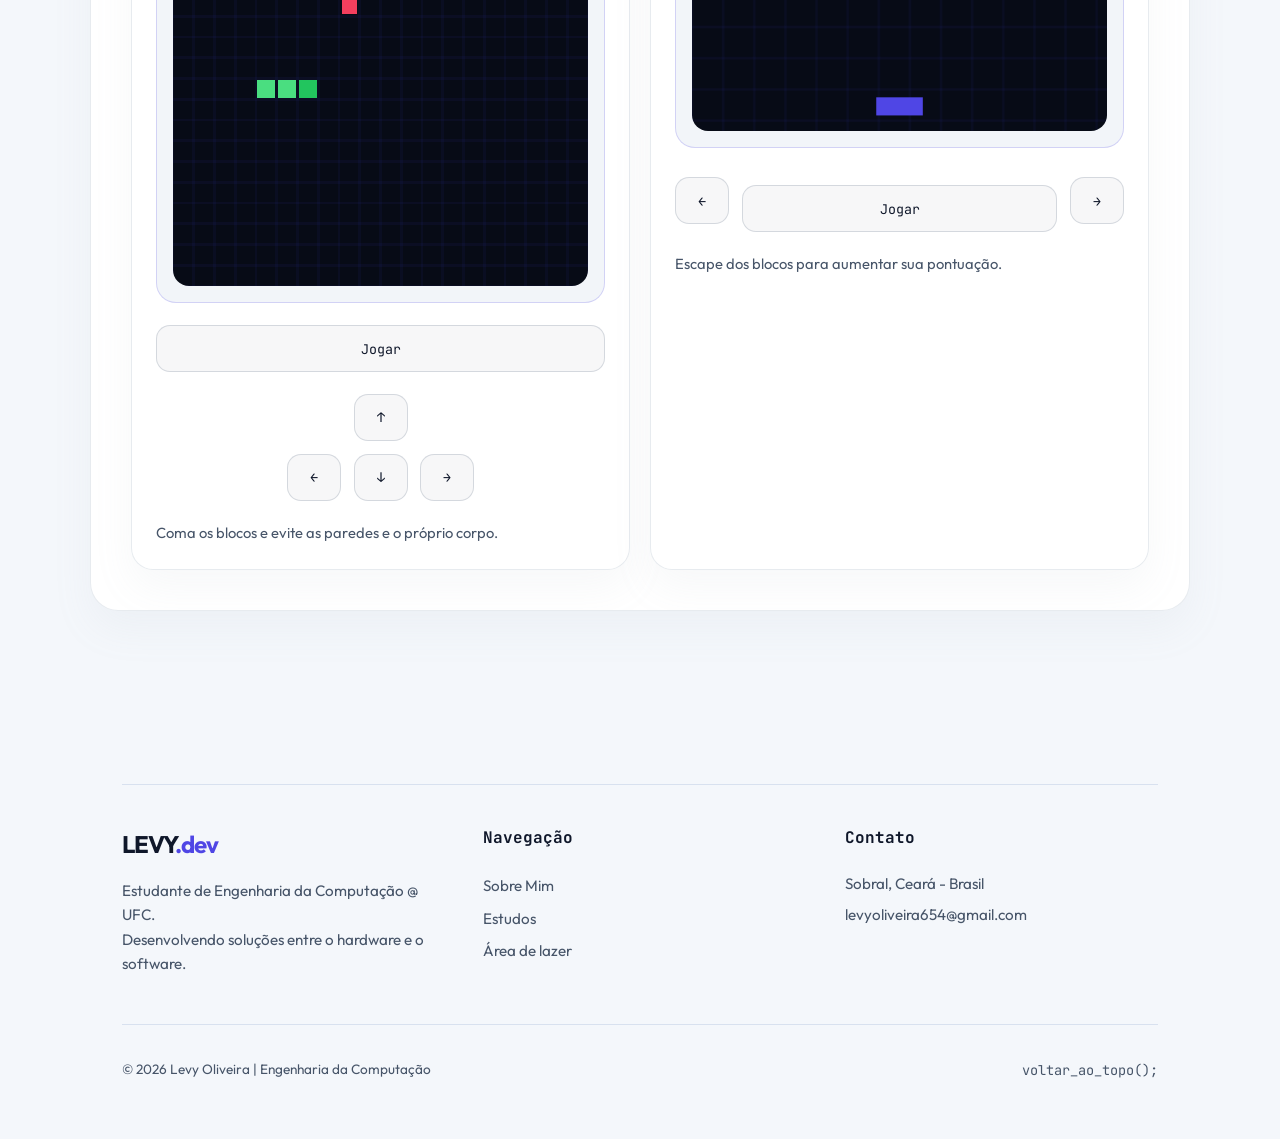
==== commit 7376fca0: "concertando responsividade, nomes e ajeitando o frontend" ====
--- a/index.html
+++ b/index.html
@@ -4,7 +4,7 @@
 <head>
     <meta charset="UTF-8">
     <meta name="viewport" content="width=device-width, initial-scale=1.0">
-    <title>Levy | Engenharia da Computação</title>
+    <title>Levy | Engenharia da Computa&ccedil;&atilde;o</title>
     <link rel="preconnect" href="https://fonts.googleapis.com">
     <link rel="preconnect" href="https://fonts.gstatic.com" crossorigin>
     <link
@@ -21,24 +21,24 @@
             <div class="logo">LEVY<span>.dev</span></div>
 
             <ul class="nav-links" id="nav-menu">
-                <li><a href="index.html" class="active">Início</a></li>
-                <li><a href="paginas/calculo.html">Cálculo</a></li>
-                <li><a href="paginas/fisica.html">Física</a></li>
-                <li><a href="paginas/programacao-c.html">Programação C</a></li>
+                <li><a href="index.html" class="active">In&iacute;cio</a></li>
+                <li><a href="paginas/calculo.html">C&aacute;lculo</a></li>
+                <li><a href="paginas/fisica.html">F&iacute;sica</a></li>
+                <li><a href="paginas/programacao-c.html">Programa&ccedil;&atilde;o C</a></li>
                 <li><a href="paginas/sobre.html">Sobre</a></li>
             </ul>
 
             <div class="nav-actions">
                 <button class="theme-toggle" type="button" data-theme-toggle aria-label="Alternar tema">
-                    <span class="theme-toggle-icon">☀</span>
+                    <span class="theme-toggle-icon">&#9728;</span>
                     <span class="theme-toggle-text">Modo Claro</span>
                 </button>
 
-                <div class="menu-icon" id="menu-toggle">
+                <button class="menu-icon" id="menu-toggle" type="button" aria-controls="nav-menu" aria-expanded="false" aria-label="Abrir menu">
                     <div class="bar"></div>
                     <div class="bar"></div>
                     <div class="bar"></div>
-                </div>
+                </button>
             </div>
         </nav>
     </header>
@@ -51,29 +51,29 @@
 
             <div class="hero-content">
                 <p class="mono-text">Levy.dev</p>
-                <h1 class="glitch-text">PDFs, slides, livros e agenda em um só lugar</h1>
-                <p class="subtitle">Um lugar só para reunir materiais da faculdade, acompanhar provas e organizar o semestre.</p>
+                <h1 class="glitch-text">PDFs, slides, livros e agenda em um s&oacute; lugar</h1>
+                <p class="subtitle">Um lugar s&oacute; para reunir materiais da faculdade, acompanhar provas e organizar o semestre.</p>
 
                 <div class="hero-btns">
                     <a href="#destaques" class="btn btn-primary">Ver Destaques</a>
-                    <a href="#agenda" class="btn btn-secondary">Calendário</a>
+                    <a href="#agenda" class="btn btn-secondary">Calend&aacute;rio</a>
                 </div>
 
                 <div class="hero-status-grid reveal-home">
                     <article class="hero-status-card">
                         <span class="status-label">Rotas</span>
                         <strong>3 disciplinas + agenda</strong>
-                        <p>Cálculo, Física, Programação C e os principais compromissos do semestre.</p>
+                        <p>C&aacute;lculo, F&iacute;sica, Programa&ccedil;&atilde;o C e os principais compromissos do semestre.</p>
                     </article>
                     <article class="hero-status-card">
-                        <span class="status-label">Organização</span>
+                        <span class="status-label">Organiza&ccedil;&atilde;o</span>
                         <strong>Tudo no mesmo lugar</strong>
                         <p>Livros, links, arquivos e lembretes reunidos de forma simples.</p>
                     </article>
                     <article class="hero-status-card">
                         <span class="status-label">Agenda</span>
                         <strong>Compromissos do semestre</strong>
-                        <p>Provas, trabalhos e lembretes aparecem direto na página inicial.</p>
+                        <p>Provas, trabalhos e lembretes aparecem direto na p&aacute;gina inicial.</p>
                     </article>
                 </div>
             </div>
@@ -85,62 +85,72 @@
                     <div>
                         <p class="mono-text">Atalhos principais</p>
                         <h2 class="section-title-left">Destaques</h2>
-                        <p class="section-intro">Atalhos rápidos para cada disciplina e para a agenda.</p>
+                        <p class="section-intro" id="highlights-intro">Atalhos r&aacute;pidos para cada disciplina e para a agenda.</p>
                     </div>
 
                     <div class="carousel-controls" aria-label="Controles do carrossel">
-                        <button class="carousel-btn" id="carousel-prev" type="button" aria-label="Slide anterior">←</button>
-                        <button class="carousel-btn" id="carousel-next" type="button" aria-label="Próximo slide">→</button>
+                        <button class="carousel-btn" id="carousel-prev" type="button" aria-label="Slide anterior">&larr;</button>
+                        <button class="carousel-btn" id="carousel-next" type="button" aria-label="Pr&oacute;ximo slide">&rarr;</button>
                     </div>
                 </div>
 
                 <div class="showcase-carousel" id="home-carousel">
                     <article class="showcase-slide active" data-slide>
-                        <span class="slide-kicker">Cálculo</span>
-                        <h3>Biblioteca de limites, derivadas e prática matemática</h3>
-                        <p>Materiais de aula, exercícios, provas e referências reunidos em uma página só.</p>
+                        <span class="slide-kicker">C&aacute;lculo</span>
+                        <h3>Biblioteca de limites, derivadas e pr&aacute;tica matem&aacute;tica</h3>
+                        <p>Materiais de aula, exerc&iacute;cios, provas e refer&ecirc;ncias reunidos em uma p&aacute;gina s&oacute;.</p>
                         <div class="slide-tags">
                             <span>listas</span>
                             <span>provas</span>
                             <span>slides</span>
                         </div>
                         <div class="slide-actions">
-                            <a href="paginas/calculo.html" class="btn btn-primary">Abrir Cálculo</a>
-                        </div>
-                    </article>
-
-                    <article class="showcase-slide calendar-slide" data-slide>
-                        <span class="slide-kicker">Física</span>
-                        <h3>Materiais enxutos para revisar teoria, exercícios e avaliações</h3>
-                        <p>Uma página direta para organizar listas, livros, provas e revisões de Física.</p>
+                            <a href="paginas/calculo.html" class="btn btn-primary">Abrir C&aacute;lculo</a>
+                        </div>
+                    </article>
+
+                    <article class="showcase-slide" data-slide>
+                        <span class="slide-kicker">F&iacute;sica</span>
+                        <h3>Materiais enxutos para revisar teoria, exerc&iacute;cios e avalia&ccedil;&otilde;es</h3>
+                        <p>Uma p&aacute;gina direta para organizar listas, livros, provas e revis&otilde;es de F&iacute;sica.</p>
                         <div class="slide-tags">
-                            <span>mecânica</span>
+                            <span>mec&acirc;nica</span>
                             <span>listas</span>
                             <span>provas</span>
                         </div>
                         <div class="slide-actions">
-                            <a href="paginas/fisica.html" class="btn btn-primary">Abrir Física</a>
+                            <a href="paginas/fisica.html" class="btn btn-primary">Abrir F&iacute;sica</a>
                         </div>
                     </article>
 
                     <article class="showcase-slide" data-slide>
-                        <span class="slide-kicker">Programação C</span>
-                        <h3>Laboratório de código com foco em lógica e baixo nível</h3>
-                        <p>Um espaço para revisar ponteiros, algoritmos, snippets e fundamentos de programação estruturada.</p>
+                        <span class="slide-kicker">Programa&ccedil;&atilde;o C</span>
+                        <h3>Laborat&oacute;rio de c&oacute;digo com foco em l&oacute;gica e baixo n&iacute;vel</h3>
+                        <p>Um espa&ccedil;o para revisar ponteiros, algoritmos, snippets e fundamentos de programa&ccedil;&atilde;o estruturada.</p>
                         <div class="slide-tags">
                             <span>ponteiros</span>
                             <span>snippets</span>
                             <span>algoritmos</span>
                         </div>
                         <div class="slide-actions">
-                            <a href="paginas/programacao-c.html" class="btn btn-primary">Abrir Programação</a>
-                        </div>
-                    </article>
-
-                    <article class="showcase-slide" data-slide>
-                        <span class="slide-kicker">Calendário</span>
-                        <h3>Próximos eventos acadêmicos em destaque</h3>
-                        <p>Os próximos eventos aparecem aqui para facilitar a rotina do semestre.</p>
+                            <a href="paginas/programacao-c.html" class="btn btn-primary">Abrir Programa&ccedil;&atilde;o</a>
+                        </div>
+                    </article>
+
+                    <article class="showcase-slide recent-slide" data-slide id="recent-materials-slide" hidden>
+                        <span class="slide-kicker">Novidades</span>
+                        <h3>&Uacute;ltimos materiais adicionados ao acervo</h3>
+                        <p>Livros, playlists, arquivos e refer&ecirc;ncias novas aparecem aqui assim que forem cadastrados.</p>
+                        <div class="calendar-slide-list recent-material-list" id="recent-material-list"></div>
+                        <div class="slide-actions">
+                            <a href="#estudos" class="btn btn-primary">Explorar Materiais</a>
+                        </div>
+                    </article>
+
+                    <article class="showcase-slide calendar-slide" data-slide>
+                        <span class="slide-kicker">Calend&aacute;rio</span>
+                        <h3>Pr&oacute;ximos eventos acad&ecirc;micos em destaque</h3>
+                        <p>Os pr&oacute;ximos eventos aparecem aqui para facilitar a rotina do semestre.</p>
                         <div class="calendar-slide-list" id="calendar-highlight-list"></div>
                         <div class="slide-actions">
                             <a href="#agenda" class="btn btn-primary">Ver Agenda</a>
@@ -148,11 +158,12 @@
                     </article>
                 </div>
 
-                <div class="carousel-dots" aria-label="Navegação dos slides">
+                <div class="carousel-dots" aria-label="Navega&ccedil;&atilde;o dos slides">
                     <button class="carousel-dot active" type="button" aria-label="Ir para slide 1"></button>
                     <button class="carousel-dot" type="button" aria-label="Ir para slide 2"></button>
                     <button class="carousel-dot" type="button" aria-label="Ir para slide 3"></button>
-                    <button class="carousel-dot" type="button" aria-label="Ir para slide 4"></button>
+                    <button class="carousel-dot" id="recent-materials-dot" type="button" aria-label="Ir para slide 4" hidden></button>
+                    <button class="carousel-dot" type="button" aria-label="Ir para slide 5"></button>
                 </div>
             </div>
         </section>
@@ -162,22 +173,22 @@
                 <div class="showcase-topbar">
                     <div>
                         <p class="mono-text">Agenda do semestre</p>
-                        <h2 class="section-title-left">Agenda acadêmica</h2>
-                        <p class="section-intro">Veja os eventos do semestre no formato que ficar melhor para você.</p>
+                        <h2 class="section-title-left">Agenda acad&ecirc;mica</h2>
+                        <p class="section-intro">Veja os eventos do semestre no formato que ficar melhor para voc&ecirc;.</p>
                     </div>
                 </div>
 
                 <div class="agenda-toolbar">
-                    <div class="agenda-view-tabs" role="tablist" aria-label="Visualizações da agenda">
-                        <button class="agenda-view-btn active" type="button" data-agenda-view="calendar">Calendário</button>
+                    <div class="agenda-view-tabs" role="tablist" aria-label="Visualiza&ccedil;&otilde;es da agenda">
+                        <button class="agenda-view-btn active" type="button" data-agenda-view="calendar">Calend&aacute;rio</button>
                         <button class="agenda-view-btn" type="button" data-agenda-view="agenda">Agenda</button>
                         <button class="agenda-view-btn" type="button" data-agenda-view="timeline">Linha do tempo</button>
                     </div>
 
                     <div class="agenda-month-nav" id="agenda-month-nav">
-                        <button class="carousel-btn" id="agenda-prev-month" type="button" aria-label="Mês anterior">←</button>
+                        <button class="carousel-btn" id="agenda-prev-month" type="button" aria-label="M&ecirc;s anterior">&larr;</button>
                         <strong id="agenda-current-month"></strong>
-                        <button class="carousel-btn" id="agenda-next-month" type="button" aria-label="Próximo mês">→</button>
+                        <button class="carousel-btn" id="agenda-next-month" type="button" aria-label="Pr&oacute;ximo m&ecirc;s">&rarr;</button>
                     </div>
                 </div>
 
@@ -190,7 +201,7 @@
                             <span>Qua</span>
                             <span>Qui</span>
                             <span>Sex</span>
-                            <span>Sáb</span>
+                            <span>S&aacute;b</span>
                         </div>
                         <div class="agenda-calendar-grid" id="agenda-calendar-grid"></div>
                     </div>
@@ -208,28 +219,28 @@
 
         <section id="estudos" class="container">
             <div class="section-heading reveal-home">
-                <p class="mono-text">Páginas de estudo</p>
-                <h2 class="section-title">Áreas de Estudo</h2>
-                <p class="section-intro section-intro-centered">Cada disciplina tem sua própria página com materiais e acesso rápido ao que importa.</p>
+                <p class="mono-text">P&aacute;ginas de estudo</p>
+                <h2 class="section-title">&Aacute;reas de estudo</h2>
+                <p class="section-intro section-intro-centered">Cada disciplina tem sua pr&oacute;pria p&aacute;gina com materiais e acesso r&aacute;pido ao que importa.</p>
             </div>
 
             <div class="grid-cards">
                 <a href="paginas/calculo.html" class="card">
-                    <div class="card-icon">∫</div>
-                    <h3>Cálculo</h3>
-                    <p>Derivadas, integrais e modelagem matemática aplicada.</p>
+                    <div class="card-icon">&int;</div>
+                    <h3>C&aacute;lculo</h3>
+                    <p>Derivadas, integrais e modelagem matem&aacute;tica aplicada.</p>
                 </a>
 
                 <a href="paginas/fisica.html" class="card">
-                    <div class="card-icon">λ</div>
-                    <h3>Física</h3>
-                    <p>Mecânica clássica, exercícios e referências organizadas.</p>
+                    <div class="card-icon">&lambda;</div>
+                    <h3>F&iacute;sica</h3>
+                    <p>Mec&acirc;nica cl&aacute;ssica, exerc&iacute;cios e refer&ecirc;ncias organizadas.</p>
                 </a>
 
                 <a href="paginas/programacao-c.html" class="card">
                     <div class="card-icon">{ ; }</div>
-                    <h3>Programação C</h3>
-                    <p>Estrutura de dados, ponteiros e algoritmos de baixo nível.</p>
+                    <h3>Programa&ccedil;&atilde;o C</h3>
+                    <p>Estrutura de dados, ponteiros e algoritmos de baixo n&iacute;vel.</p>
                 </a>
             </div>
         </section>
@@ -237,9 +248,9 @@
         <section id="arcade" class="container arcade-section">
             <div class="arcade-shell reveal-home">
                 <div class="section-heading arcade-heading">
-                    <p class="mono-text">Área de lazer</p>
-                    <h2 class="section-title">Área de lazer</h2>
-                    <p class="section-intro section-intro-centered">Quando quiser dar uma pausa, no fim da página tem alguns jogos rápidos para relaxar.</p>
+                    <p class="mono-text">&Aacute;rea de lazer</p>
+                    <h2 class="section-title">&Aacute;rea de lazer</h2>
+                    <p class="section-intro section-intro-centered">Quando quiser dar uma pausa, no fim da p&aacute;gina tem alguns jogos r&aacute;pidos para relaxar.</p>
                 </div>
 
                 <div class="arcade-grid">
@@ -248,7 +259,7 @@
                             <span class="arcade-label">Reflexo</span>
                             <span class="arcade-score" id="reaction-best">Melhor: --</span>
                         </div>
-                        <h3>Teste de reação</h3>
+                        <h3>Teste de rea&ccedil;&atilde;o</h3>
                         <p>Espere o painel armar e clique no instante certo para medir sua velocidade.</p>
                         <button class="arcade-action" id="reaction-start" type="button">Iniciar rodada</button>
                         <p class="arcade-status" id="reaction-status">Pronto para medir seu tempo.</p>
@@ -256,39 +267,46 @@
 
                     <article class="arcade-card">
                         <div class="arcade-card-head">
-                            <span class="arcade-label">Memória</span>
-                            <span class="arcade-score" id="memory-best">Nível: 0</span>
-                        </div>
-                        <h3>Sequência luminosa</h3>
-                        <p>Memorize o padrão que acende e repita a ordem sem errar.</p>
-                        <div class="memory-grid">
-                            <button class="memory-pad" type="button" data-memory-pad="0" aria-label="Pad laranja"></button>
-                            <button class="memory-pad" type="button" data-memory-pad="1" aria-label="Pad azul"></button>
-                            <button class="memory-pad" type="button" data-memory-pad="2" aria-label="Pad verde"></button>
-                            <button class="memory-pad" type="button" data-memory-pad="3" aria-label="Pad rosa"></button>
-                        </div>
-                        <button class="arcade-action" id="memory-start" type="button">Iniciar sequência</button>
-                        <p class="arcade-status" id="memory-status">Repita a sequência para subir de nível.</p>
+                            <span class="arcade-label">Mem&oacute;ria</span>
+                            <span class="arcade-score" id="memory-best">N&iacute;vel: 0</span>
+                        </div>
+                        <h3>Sequ&ecirc;ncia luminosa</h3>
+                        <p>Memorize o padr&atilde;o que acende e repita a ordem sem errar.</p>
+                        <div class="memory-grid-wrap">
+                            <div class="memory-grid">
+                                <button class="memory-pad" type="button" data-memory-pad="0" aria-label="Pad laranja"></button>
+                                <button class="memory-pad" type="button" data-memory-pad="1" aria-label="Pad azul"></button>
+                                <button class="memory-pad" type="button" data-memory-pad="2" aria-label="Pad verde"></button>
+                                <button class="memory-pad" type="button" data-memory-pad="3" aria-label="Pad rosa"></button>
+                            </div>
+                            <div class="arcade-overlay" id="memory-game-over" hidden>
+                                <strong>Fim de jogo</strong>
+                                <span id="memory-game-over-level">Voc&ecirc; pode iniciar outra rodada quando quiser.</span>
+                                <button class="arcade-action" id="memory-restart" type="button">Jogar de novo</button>
+                            </div>
+                        </div>
+                        <button class="arcade-action" id="memory-start" type="button">Iniciar sequ&ecirc;ncia</button>
+                        <p class="arcade-status" id="memory-status">Repita a sequ&ecirc;ncia para subir de n&iacute;vel.</p>
                     </article>
 
                     <article class="arcade-card">
                         <div class="arcade-card-head">
-                            <span class="arcade-label">Clássico</span>
+                            <span class="arcade-label">Cl&aacute;ssico</span>
                             <span class="arcade-score" id="snake-best">Recorde: 0</span>
                         </div>
                         <h3>Cobrinha</h3>
-                        <p>Use `W`, `A`, `S`, `D` ou os botões para comer os blocos e crescer sem bater.</p>
+                        <p>Use <code>W</code>, <code>A</code>, <code>S</code>, <code>D</code> ou os bot&otilde;es para comer os blocos e crescer sem bater.</p>
                         <div class="arcade-dodge-wrap">
                             <canvas id="snake-canvas" width="320" height="320" aria-label="Jogo da cobrinha"></canvas>
                         </div>
                         <button class="arcade-action" id="snake-start" type="button">Jogar</button>
                         <div class="arcade-controls snake-controls">
-                            <button class="arcade-control" type="button" data-snake-dir="up">↑</button>
-                            <button class="arcade-control" type="button" data-snake-dir="left">←</button>
-                            <button class="arcade-control" type="button" data-snake-dir="down">↓</button>
-                            <button class="arcade-control" type="button" data-snake-dir="right">→</button>
-                        </div>
-                        <p class="arcade-status" id="snake-status">Coma os blocos e evite as paredes e o próprio corpo.</p>
+                            <button class="arcade-control" type="button" data-snake-dir="up">&uarr;</button>
+                            <button class="arcade-control" type="button" data-snake-dir="left">&larr;</button>
+                            <button class="arcade-control" type="button" data-snake-dir="down">&darr;</button>
+                            <button class="arcade-control" type="button" data-snake-dir="right">&rarr;</button>
+                        </div>
+                        <p class="arcade-status" id="snake-status">Coma os blocos e evite as paredes e o pr&oacute;prio corpo.</p>
                     </article>
 
                     <article class="arcade-card">
@@ -297,16 +315,20 @@
                             <span class="arcade-score" id="dodge-best">Recorde: 0</span>
                         </div>
                         <h3>Pixel Dodge</h3>
-                        <p>Use as setas do teclado ou os controles abaixo para desviar dos blocos e sobreviver o máximo possível.</p>
+                        <p>Use as setas do teclado ou os controles abaixo para desviar dos blocos e sobreviver o m&aacute;ximo poss&iacute;vel.</p>
                         <div class="arcade-dodge-wrap">
                             <canvas id="dodge-canvas" width="320" height="200" aria-label="Jogo de desvio"></canvas>
+                            <div class="arcade-overlay" id="dodge-game-over" hidden>
+                                <strong>Fim de jogo</strong>
+                                <span id="dodge-game-over-text">Aperte Jogar para tentar de novo.</span>
+                            </div>
                         </div>
                         <div class="arcade-controls">
-                            <button class="arcade-control" type="button" data-dodge-move="left">←</button>
+                            <button class="arcade-control" type="button" data-dodge-move="left">&larr;</button>
                             <button class="arcade-action" id="dodge-start" type="button">Jogar</button>
-                            <button class="arcade-control" type="button" data-dodge-move="right">→</button>
-                        </div>
-                        <p class="arcade-status" id="dodge-status">Escape dos blocos para aumentar sua pontuação.</p>
+                            <button class="arcade-control" type="button" data-dodge-move="right">&rarr;</button>
+                        </div>
+                        <p class="arcade-status" id="dodge-status">Escape dos blocos para aumentar sua pontua&ccedil;&atilde;o.</p>
                     </article>
                 </div>
             </div>
@@ -319,26 +341,26 @@
             <div class="footer-grid">
                 <div class="footer-brand">
                     <div class="logo footer-logo">LEVY<span>.dev</span></div>
-                    <p class="footer-text">Estudante de Engenharia da Computação @ UFC.<br>Desenvolvendo soluções entre o hardware e o software.</p>
+                    <p class="footer-text">Estudante de Engenharia da Computa&ccedil;&atilde;o @ UFC.<br>Desenvolvendo solu&ccedil;&otilde;es entre o hardware e o software.</p>
                 </div>
 
                 <div class="footer-nav">
-                    <h4>Navegação</h4>
+                    <h4>Navega&ccedil;&atilde;o</h4>
                     <ul>
                         <li><a href="paginas/sobre.html">Sobre Mim</a></li>
                         <li><a href="#estudos">Estudos</a></li>
-                        <li><a href="#arcade">Área de Lazer</a></li>
+                        <li><a href="#arcade">&Aacute;rea de lazer</a></li>
                     </ul>
                 </div>
 
                 <div class="footer-contact">
                     <h4>Contato</h4>
-                    <p class="footer-text footer-contact-text">Sobral, Ceará - Brasil<br>contato@levy.dev</p>
+                    <p class="footer-text footer-contact-text">Sobral, Cear&aacute; - Brasil<br>levyoliveira654@gmail.com</p>
                 </div>
             </div>
 
             <div class="footer-bottom">
-                <p class="footer-copy">&copy; 2026 Levy Oliveira | Engenharia da Computação</p>
+                <p class="footer-copy">&copy; 2026 Levy Oliveira | Engenharia da Computa&ccedil;&atilde;o</p>
                 <div class="social">
                     <a href="#header" class="back-to-top">voltar_ao_topo();</a>
                 </div>
--- a/css/global.css
+++ b/css/global.css
@@ -9,6 +9,9 @@
     --surface-medium: rgba(255, 255, 255, 0.06);
     --surface-strong: rgba(8, 8, 12, 0.56);
     --transition: all 0.3s cubic-bezier(0.4, 0, 0.2, 1);
+    --container-width: 1100px;
+    --section-space: clamp(4rem, 7vw, 7rem);
+    --header-offset: 6.5rem;
 }
 
 * {
@@ -19,6 +22,8 @@
 
 html {
     scroll-behavior: smooth;
+    scroll-padding-top: var(--header-offset);
+    overflow-x: clip;
 }
 
 body {
@@ -26,7 +31,21 @@
     color: var(--text-main);
     font-family: 'Outfit', sans-serif;
     line-height: 1.6;
+    min-width: 320px;
     overflow-x: hidden;
+}
+
+body.nav-open {
+    overflow: hidden;
+}
+
+body.nav-open::after {
+    content: "";
+    position: fixed;
+    inset: 0;
+    background: rgba(3, 7, 18, 0.56);
+    backdrop-filter: blur(2px);
+    z-index: 998;
 }
 
 body[data-theme="light"] {
@@ -66,13 +85,22 @@
 }
 
 .container {
-    max-width: 1100px;
+    width: min(100%, var(--container-width));
     margin: 0 auto;
     padding: 0 2rem;
 }
 
 main {
-    padding-bottom: 2rem;
+    padding-bottom: clamp(2.25rem, 4vw, 3.5rem);
+}
+
+main section[id] {
+    scroll-margin-top: var(--header-offset);
+}
+
+img {
+    display: block;
+    max-width: 100%;
 }
 
 .mono-text {
@@ -105,7 +133,7 @@
 }
 
 header {
-    padding: 1.5rem 0;
+    padding: 1.1rem 0;
     position: fixed;
     width: 100%;
     top: 0;
@@ -128,6 +156,7 @@
     justify-content: space-between;
     align-items: center;
     gap: 1.5rem;
+    min-height: 64px;
 }
 
 .logo {
@@ -144,11 +173,14 @@
 .nav-links {
     display: flex;
     list-style: none;
+    align-items: center;
     gap: 2rem;
     margin-left: auto;
 }
 
 .nav-links a {
+    display: inline-flex;
+    align-items: center;
     text-decoration: none;
     color: var(--text-dim);
     font-size: 0.95rem;
@@ -202,6 +234,7 @@
     font-family: 'JetBrains Mono', monospace;
     font-size: 0.8rem;
     cursor: pointer;
+    white-space: nowrap;
     transition: var(--transition);
 }
 
@@ -217,8 +250,17 @@
 
 .menu-icon {
     display: none;
+    align-items: center;
+    justify-content: center;
     flex-direction: column;
     gap: 5px;
+    min-width: 44px;
+    min-height: 44px;
+    padding: 0;
+    border: 0;
+    border-radius: 999px;
+    background: transparent;
+    color: inherit;
     cursor: pointer;
     z-index: 1100;
 }
@@ -230,12 +272,25 @@
     transition: var(--transition);
 }
 
+.menu-icon.is-active .bar:nth-child(1) {
+    transform: translateY(7px) rotate(45deg);
+}
+
+.menu-icon.is-active .bar:nth-child(2) {
+    opacity: 0;
+}
+
+.menu-icon.is-active .bar:nth-child(3) {
+    transform: translateY(-7px) rotate(-45deg);
+}
+
 .hero {
     min-height: 100vh;
     display: flex;
     align-items: center;
-    padding-top: 8rem;
-    padding-bottom: 5rem;
+    gap: 2rem;
+    padding-top: calc(var(--header-offset) + clamp(1rem, 2vw, 2rem));
+    padding-bottom: clamp(5.5rem, 8vw, 7.5rem);
     position: relative;
 }
 
@@ -318,8 +373,8 @@
 .hero-status-grid {
     display: grid;
     grid-template-columns: repeat(3, minmax(0, 1fr));
-    gap: 1rem;
-    margin-top: 2rem;
+    gap: 1.1rem;
+    margin-top: 2.75rem;
 }
 
 .hero-status-card {
@@ -380,9 +435,13 @@
     background: var(--border-color);
 }
 
-.showcase-section,
+.showcase-section {
+    padding-top: clamp(1.1rem, 2.5vw, 2.15rem);
+    padding-bottom: clamp(4.5rem, 6vw, 6.5rem);
+}
+
 .agenda-section {
-    padding-bottom: 6.5rem;
+    padding-bottom: clamp(4.5rem, 6vw, 6.5rem);
 }
 
 .showcase-shell,
@@ -412,7 +471,7 @@
     justify-content: space-between;
     gap: 2rem;
     align-items: flex-end;
-    margin-bottom: 2rem;
+    margin-bottom: 2.35rem;
 }
 
 .carousel-controls {
@@ -445,12 +504,15 @@
 
 .showcase-carousel {
     position: relative;
-    min-height: 360px;
+    min-height: 0;
+    transition: height 0.3s ease;
 }
 
 .showcase-slide {
     position: absolute;
-    inset: 0;
+    top: 0;
+    left: 0;
+    right: 0;
     display: grid;
     align-content: start;
     gap: 1rem;
@@ -468,6 +530,10 @@
     gap: 0.85rem;
 }
 
+.showcase-slide.recent-slide {
+    gap: 0.95rem;
+}
+
 .showcase-slide.active {
     opacity: 1;
     pointer-events: auto;
@@ -550,6 +616,10 @@
     gap: 0.8rem;
 }
 
+.recent-material-list {
+    margin-top: 0.15rem;
+}
+
 .calendar-slide-event,
 .agenda-card {
     padding: 1.25rem;
@@ -558,7 +628,17 @@
     border: 1px solid rgba(255, 255, 255, 0.08);
 }
 
+.recent-material-card {
+    display: grid;
+    align-content: start;
+    gap: 0.7rem;
+}
+
 .showcase-slide.calendar-slide .calendar-slide-event {
+    padding: 1rem;
+}
+
+.showcase-slide.recent-slide .recent-material-card {
     padding: 1rem;
 }
 
@@ -582,6 +662,31 @@
     -webkit-box-orient: vertical;
     -webkit-line-clamp: 2;
     overflow: hidden;
+}
+
+.recent-material-card p {
+    display: -webkit-box;
+    -webkit-box-orient: vertical;
+    -webkit-line-clamp: 2;
+    overflow: hidden;
+}
+
+.recent-material-card .agenda-meta {
+    margin-bottom: 0;
+}
+
+.recent-material-card-link {
+    display: inline-flex;
+    align-items: center;
+    justify-content: flex-start;
+    width: fit-content;
+    color: var(--text-main);
+    text-decoration: none;
+    font-weight: 600;
+}
+
+.recent-material-card-link:hover {
+    color: var(--accent-color);
 }
 
 .attachment-note {
@@ -657,6 +762,7 @@
     border-radius: 24px;
     background: var(--surface-medium);
     border: 1px solid rgba(255, 255, 255, 0.08);
+    overflow-x: auto;
 }
 
 .agenda-weekdays {
@@ -667,12 +773,14 @@
     color: var(--text-dim);
     font-size: 0.85rem;
     text-align: center;
+    min-width: 680px;
 }
 
 .agenda-calendar-grid {
     display: grid;
     grid-template-columns: repeat(7, 1fr);
     gap: 0.75rem;
+    min-width: 680px;
 }
 
 .agenda-calendar-day {
@@ -772,15 +880,15 @@
 }
 
 .section-heading {
-    margin-bottom: 3.25rem;
+    margin-bottom: 3.5rem;
 }
 
 #estudos {
-    padding: 2rem 0 7rem;
+    padding: 2rem 0 clamp(5rem, 7vw, 7rem);
 }
 
 .arcade-section {
-    padding: 0 0 7rem;
+    padding: 0 0 clamp(5rem, 7vw, 7rem);
 }
 
 .arcade-shell {
@@ -807,6 +915,9 @@
     background: rgba(255, 255, 255, 0.05);
     border: 1px solid rgba(255, 255, 255, 0.08);
     box-shadow: inset 0 1px 0 rgba(255, 255, 255, 0.05);
+    display: grid;
+    align-content: start;
+    gap: 0.35rem;
 }
 
 .arcade-card-wide {
@@ -886,6 +997,46 @@
     margin-top: 1rem;
 }
 
+.memory-grid-wrap {
+    position: relative;
+    margin-top: 1rem;
+}
+
+.memory-grid-wrap .memory-grid {
+    margin-top: 0;
+}
+
+.arcade-overlay {
+    position: absolute;
+    inset: 0;
+    display: grid;
+    place-content: center;
+    gap: 0.7rem;
+    padding: 1.5rem;
+    border-radius: 22px;
+    background: rgba(5, 8, 18, 0.84);
+    backdrop-filter: blur(10px);
+    text-align: center;
+    z-index: 2;
+}
+
+.arcade-overlay[hidden] {
+    display: none;
+}
+
+.arcade-overlay strong {
+    font-size: 1.15rem;
+}
+
+.arcade-overlay span {
+    color: var(--text-dim);
+    font-size: 0.92rem;
+}
+
+.arcade-overlay .arcade-action {
+    margin-top: 0.2rem;
+}
+
 .memory-pad {
     aspect-ratio: 1 / 1;
     border: 0;
@@ -919,6 +1070,7 @@
 
 .arcade-dodge-wrap {
     margin-top: 1rem;
+    position: relative;
     padding: 1rem;
     border-radius: 20px;
     background: rgba(2, 6, 23, 0.6);
@@ -927,6 +1079,8 @@
 
 #dodge-canvas {
     width: 100%;
+    height: auto;
+    aspect-ratio: 16 / 10;
     display: block;
     border-radius: 16px;
 }
@@ -940,11 +1094,36 @@
 }
 
 .snake-controls {
-    flex-wrap: wrap;
+    display: grid;
+    grid-template-columns: repeat(3, minmax(54px, 1fr));
+    justify-content: center;
+    max-width: 220px;
+    margin-inline: auto;
+}
+
+.snake-controls .arcade-control[data-snake-dir="up"] {
+    grid-column: 2;
+}
+
+.snake-controls .arcade-control[data-snake-dir="left"] {
+    grid-column: 1;
+    grid-row: 2;
+}
+
+.snake-controls .arcade-control[data-snake-dir="down"] {
+    grid-column: 2;
+    grid-row: 2;
+}
+
+.snake-controls .arcade-control[data-snake-dir="right"] {
+    grid-column: 3;
+    grid-row: 2;
 }
 
 #snake-canvas {
     width: 100%;
+    height: auto;
+    aspect-ratio: 1 / 1;
     display: block;
     border-radius: 16px;
     image-rendering: pixelated;
@@ -952,7 +1131,7 @@
 
 .grid-cards {
     display: grid;
-    grid-template-columns: repeat(auto-fit, minmax(300px, 1fr));
+    grid-template-columns: repeat(auto-fit, minmax(min(100%, 280px), 1fr));
     gap: 1.75rem;
 }
 
@@ -1005,7 +1184,66 @@
 }
 
 .empty-material-state {
+    grid-template-columns: 1fr !important;
     justify-content: center;
+}
+
+.material-thumb {
+    width: 132px;
+    aspect-ratio: 4 / 5;
+    border-radius: 18px;
+    overflow: hidden;
+    flex-shrink: 0;
+    border: 1px solid rgba(255, 255, 255, 0.1);
+    background:
+        linear-gradient(140deg, rgba(79, 70, 229, 0.16), rgba(15, 23, 42, 0.52)),
+        rgba(255, 255, 255, 0.03);
+    box-shadow: inset 0 1px 0 rgba(255, 255, 255, 0.06);
+}
+
+.material-thumb img {
+    width: 100%;
+    height: 100%;
+    object-fit: cover;
+}
+
+.material-thumb-fallback {
+    display: grid;
+    place-items: center;
+    padding: 1rem;
+}
+
+.material-thumb-fallback span {
+    font-family: 'JetBrains Mono', monospace;
+    font-size: 1.3rem;
+    letter-spacing: 0.16em;
+    color: rgba(248, 250, 252, 0.82);
+}
+
+.material-item h3,
+.physics-item h3,
+.c-item h3 {
+    font-size: 1.18rem;
+    line-height: 1.25;
+    margin-bottom: 0.4rem;
+}
+
+.material-item p,
+.physics-item p,
+.c-item p {
+    color: var(--text-dim);
+}
+
+.mat-info,
+.phys-info,
+.c-info {
+    min-width: 0;
+}
+
+.mat-actions,
+.phys-actions,
+.c-actions {
+    align-self: stretch;
 }
 
 footer {
@@ -1175,6 +1413,17 @@
     background: rgba(241, 245, 249, 0.92);
 }
 
+body[data-theme="light"] .material-thumb {
+    border-color: rgba(148, 163, 184, 0.2);
+    background:
+        linear-gradient(140deg, rgba(79, 70, 229, 0.12), rgba(241, 245, 249, 0.96)),
+        rgba(255, 255, 255, 0.96);
+}
+
+body[data-theme="light"] .material-thumb-fallback span {
+    color: #312e81;
+}
+
 @keyframes driftFloat {
     0%,
     100% {
@@ -1186,87 +1435,239 @@
     }
 }
 
-@media (max-width: 768px) {
+@media (max-width: 1120px) {
+    .container {
+        padding: 0 1.5rem;
+    }
+
+    .nav-links {
+        gap: 1.3rem;
+    }
+
+    .theme-toggle-text {
+        display: none;
+    }
+
+    .theme-toggle {
+        padding-inline: 0.78rem;
+    }
+
+    .hero-status-grid {
+        grid-template-columns: repeat(2, minmax(0, 1fr));
+    }
+
+    .showcase-shell,
+    .agenda-shell,
+    .arcade-shell {
+        padding: 2rem;
+    }
+
+    .showcase-topbar,
+    .agenda-toolbar {
+        align-items: flex-start;
+    }
+
+    .arcade-grid {
+        grid-template-columns: repeat(auto-fit, minmax(min(100%, 290px), 1fr));
+    }
+}
+
+@media (max-width: 960px) {
     .menu-icon {
         display: flex;
-    }
-
-    .theme-toggle {
-        padding: 0.68rem;
-    }
-
-    .theme-toggle-text {
-        display: none;
     }
 
     .nav-links {
         position: fixed;
         right: -100%;
         top: 0;
-        background: var(--card-bg);
-        width: min(78vw, 320px);
+        z-index: 1001;
+        width: min(86vw, 360px);
         height: 100vh;
+        margin-left: 0;
+        padding: 6.75rem 1.25rem 2rem;
         flex-direction: column;
-        justify-content: center;
-        align-items: center;
-        transition: 0.5s ease;
-        box-shadow: -10px 0 30px rgba(0, 0, 0, 0.5);
-        margin-left: 0;
+        justify-content: flex-start;
+        align-items: stretch;
+        gap: 0.8rem;
+        background: rgba(10, 10, 12, 0.96);
+        box-shadow: -18px 0 40px rgba(0, 0, 0, 0.42);
+        transition: right 0.35s ease;
+        overflow-y: auto;
+    }
+
+    body[data-theme="light"] .nav-links {
+        background: rgba(244, 247, 251, 0.98);
+    }
+
+    .nav-links li {
+        width: 100%;
+    }
+
+    .nav-links a {
+        width: 100%;
+        justify-content: flex-start;
+        padding: 0.9rem 1rem;
+        border-radius: 16px;
+        background: rgba(255, 255, 255, 0.03);
+        border: 1px solid transparent;
+    }
+
+    body[data-theme="light"] .nav-links a {
+        background: rgba(15, 23, 42, 0.03);
+    }
+
+    .nav-links a.active,
+    .nav-links a:hover {
+        border-color: rgba(79, 70, 229, 0.3);
+        background: rgba(79, 70, 229, 0.12);
     }
 
     .nav-links.active {
         right: 0;
     }
 
+    body.home-page main {
+        padding-top: calc(var(--header-offset) + 0.95rem);
+    }
+
     .hero {
+        display: block;
+        min-height: auto;
         text-align: center;
-        min-height: auto;
-        padding-top: 7rem;
-        padding-bottom: 4rem;
+        padding-top: 0.35rem;
+        padding-bottom: 4.75rem;
     }
 
     .hero-content {
+        margin: 0 auto;
         display: flex;
         flex-direction: column;
         align-items: center;
     }
 
     .hero-btns {
-        flex-direction: column;
         width: 100%;
-    }
-
-    .hero-status-grid {
-        grid-template-columns: 1fr;
+        justify-content: center;
+    }
+
+    .hero-btns .btn {
+        flex: 1 1 240px;
+        text-align: center;
     }
 
     .hero-ambient-left {
-        left: -28%;
+        left: -18%;
     }
 
     .hero-ambient-right {
-        right: -24%;
+        right: -18%;
     }
 
     .hero-grid-glow {
         display: none;
     }
 
-    .showcase-shell,
-    .agenda-shell {
-        padding: 1.5rem;
-    }
-
-    .showcase-topbar {
-        flex-direction: column;
-        align-items: flex-start;
-    }
-
+    .showcase-topbar,
     .agenda-toolbar {
         flex-direction: column;
         align-items: flex-start;
     }
 
+    .carousel-controls {
+        width: 100%;
+        justify-content: flex-end;
+    }
+
+    .agenda-view-tabs {
+        width: 100%;
+    }
+
+    .agenda-view-btn {
+        flex: 1 1 180px;
+        text-align: center;
+    }
+
+    .agenda-month-nav {
+        width: 100%;
+        justify-content: flex-start;
+    }
+
+    .agenda-timeline-item {
+        grid-template-columns: 1fr;
+    }
+
+    .calendar-slide-list {
+        grid-template-columns: 1fr;
+    }
+
+    .arcade-grid {
+        grid-template-columns: 1fr;
+    }
+
+    .arcade-controls {
+        flex-wrap: wrap;
+    }
+}
+
+@media (max-width: 768px) {
+    :root {
+        --header-offset: 7.25rem;
+    }
+
+    body.home-page header {
+        background: rgba(10, 10, 12, 0.9);
+        backdrop-filter: blur(14px);
+        border-bottom: 1px solid rgba(255, 255, 255, 0.06);
+    }
+
+    body[data-theme="light"].home-page header {
+        background: rgba(244, 247, 251, 0.94);
+        border-bottom-color: rgba(148, 163, 184, 0.2);
+    }
+
+    .hero {
+        padding-top: 0.25rem;
+        padding-bottom: 4rem;
+    }
+
+    .home-page .hero-content {
+        width: 100%;
+        max-width: 40rem;
+        margin-top: 0;
+        padding-top: 0.35rem;
+    }
+
+    .home-page .glitch-text {
+        font-size: clamp(2.25rem, 8.8vw, 3rem);
+        line-height: 1.08;
+        margin-top: 0;
+    }
+
+    .home-page .subtitle {
+        font-size: 1.1rem;
+        margin-bottom: 2.5rem;
+    }
+
+    .hero-status-grid {
+        grid-template-columns: 1fr;
+        margin-top: 2.35rem;
+    }
+
+    .showcase-shell,
+    .agenda-shell,
+    .arcade-shell {
+        padding: 1.5rem;
+    }
+
+    .showcase-carousel {
+        min-height: 0;
+    }
+
+    .showcase-slide {
+        padding: 1.5rem;
+    }
+
     .agenda-calendar-grid {
         gap: 0.45rem;
     }
@@ -1276,37 +1677,13 @@
         padding: 0.55rem;
     }
 
-    .agenda-timeline-item {
-        grid-template-columns: 1fr;
-    }
-
-    .arcade-shell {
-        padding: 1.5rem;
-    }
-
-    .arcade-grid {
-        grid-template-columns: 1fr;
-    }
-
-    .arcade-card-wide {
-        grid-column: auto;
-    }
-
-    .showcase-carousel {
-        min-height: 440px;
-    }
-
-    .showcase-slide {
-        padding: 1.5rem;
-    }
-
-    .calendar-slide-list {
-        grid-template-columns: 1fr;
-    }
-
-    .btn {
-        width: 100%;
-        margin-right: 0;
+    .arcade-dodge-wrap {
+        padding: 0.8rem;
+    }
+
+    .snake-controls .arcade-control,
+    .arcade-controls .arcade-action {
+        flex: 1 1 120px;
     }
 
     #estudos {
@@ -1328,6 +1705,136 @@
     }
 
     .social {
-        margin-top: 10px;
-    }
-}
+        margin-top: 0.35rem;
+    }
+
+    .social a {
+        margin-left: 0;
+    }
+}
+
+@media (max-width: 540px) {
+    :root {
+        --header-offset: 7.5rem;
+    }
+
+    .container {
+        padding: 0 1rem;
+    }
+
+    .hero {
+        padding-top: 0.2rem;
+        padding-bottom: 3.75rem;
+    }
+
+    .home-page .glitch-text {
+        font-size: clamp(2rem, 8.2vw, 2.55rem);
+    }
+
+    .home-page .subtitle {
+        font-size: 1.05rem;
+    }
+
+    .showcase-shell,
+    .agenda-shell,
+    .arcade-shell {
+        padding: 1.25rem;
+    }
+
+    .showcase-slide {
+        padding: 1.25rem;
+    }
+
+    .showcase-topbar {
+        margin-bottom: 1.75rem;
+    }
+
+    .carousel-btn {
+        width: 42px;
+        height: 42px;
+    }
+
+    .hero-btns .btn,
+    .agenda-view-btn {
+        flex-basis: 100%;
+    }
+
+    .carousel-controls {
+        justify-content: space-between;
+    }
+
+    .material-thumb {
+        width: 100%;
+        max-width: 156px;
+    }
+
+    .agenda-weekdays,
+    .agenda-calendar-grid {
+        min-width: 560px;
+    }
+
+    .card {
+        padding: 1.5rem;
+    }
+}
+
+@media (max-width: 420px) {
+    .container {
+        padding: 0 0.8rem;
+    }
+
+    nav {
+        gap: 0.75rem;
+        min-height: 60px;
+    }
+
+    .logo {
+        font-size: 1.3rem;
+    }
+
+    .nav-actions {
+        gap: 0.45rem;
+        flex-shrink: 0;
+    }
+
+    .theme-toggle,
+    .admin-shortcut,
+    .menu-icon {
+        min-width: 40px;
+        min-height: 40px;
+        height: 40px;
+    }
+
+    .theme-toggle {
+        padding: 0.58rem;
+    }
+
+    .admin-shortcut {
+        padding: 0 0.65rem;
+        font-size: 0.72rem;
+        letter-spacing: 0.06em;
+    }
+
+    .menu-icon .bar {
+        width: 22px;
+    }
+}
+
+@media (max-width: 360px) {
+    .container {
+        padding: 0 0.7rem;
+    }
+
+    .logo {
+        font-size: 1.2rem;
+    }
+
+    .nav-actions {
+        gap: 0.35rem;
+    }
+
+    .admin-shortcut {
+        padding: 0 0.55rem;
+        font-size: 0.68rem;
+    }
+}
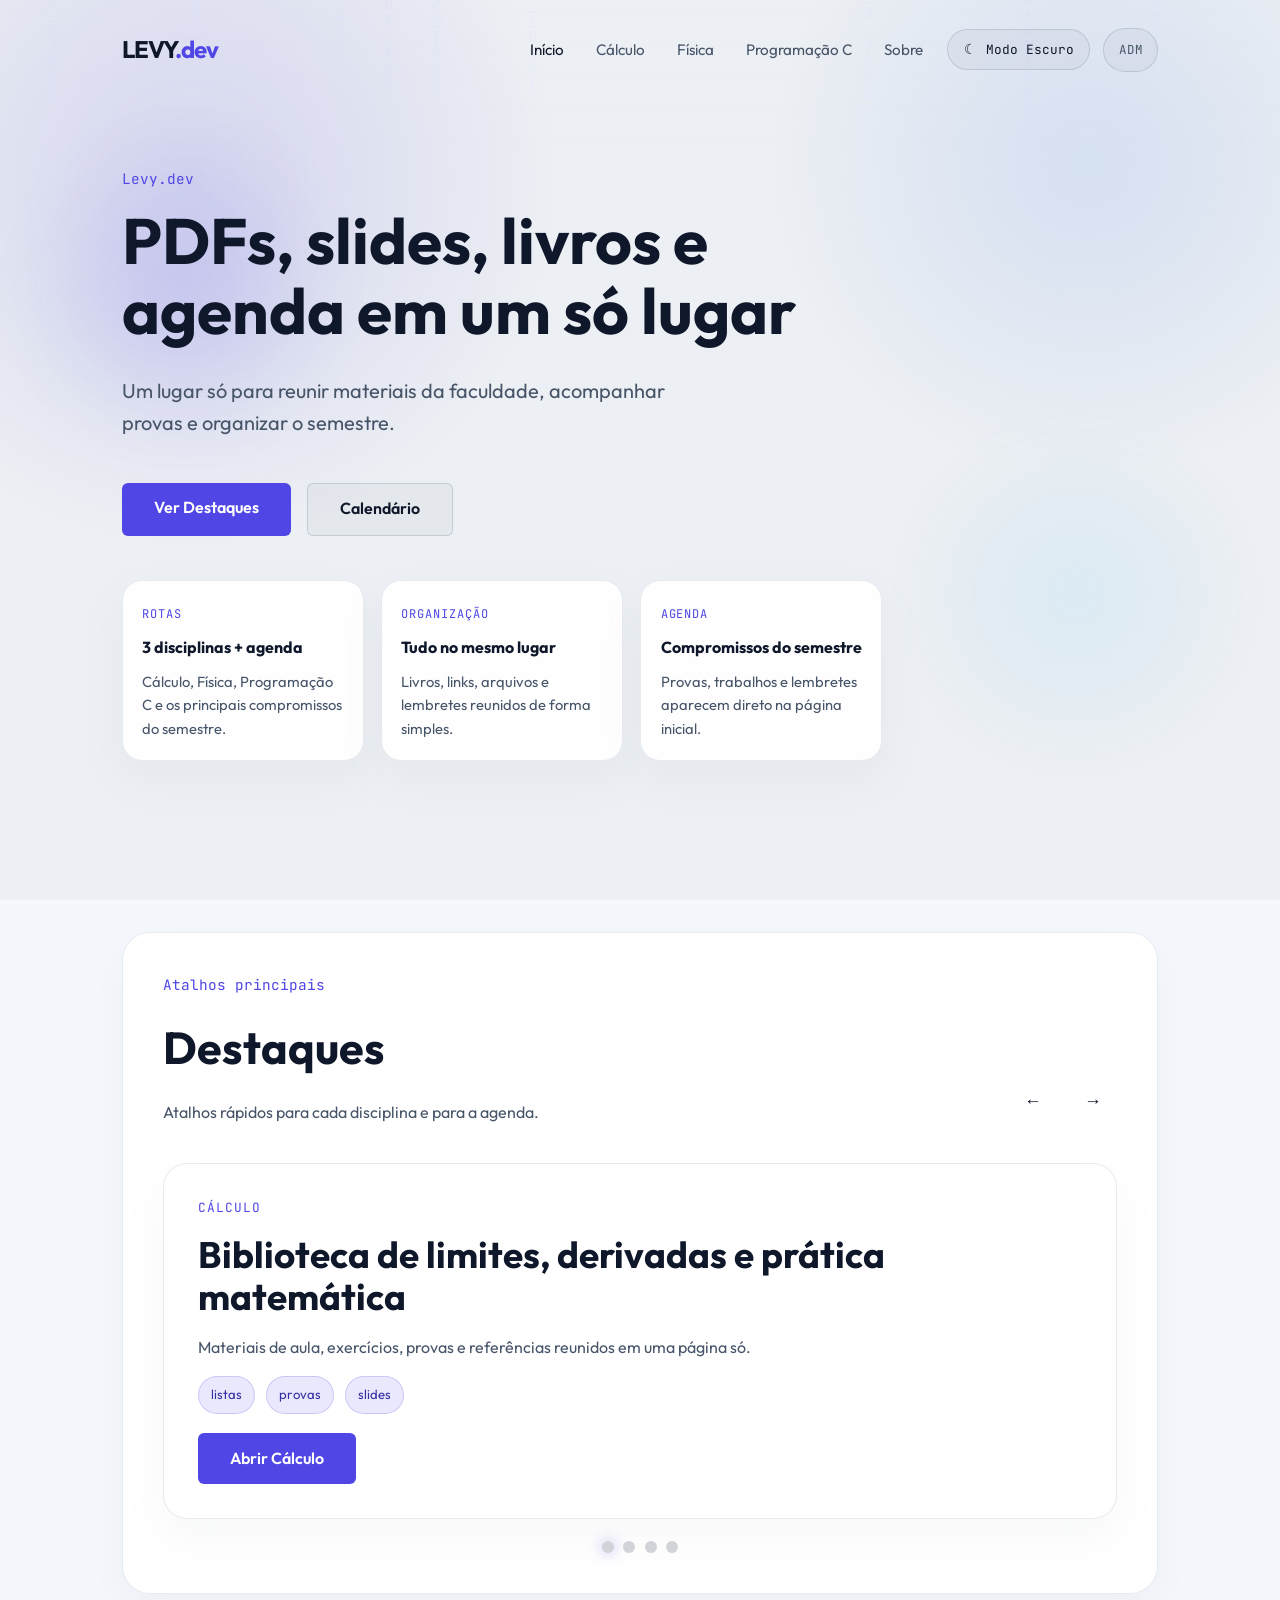
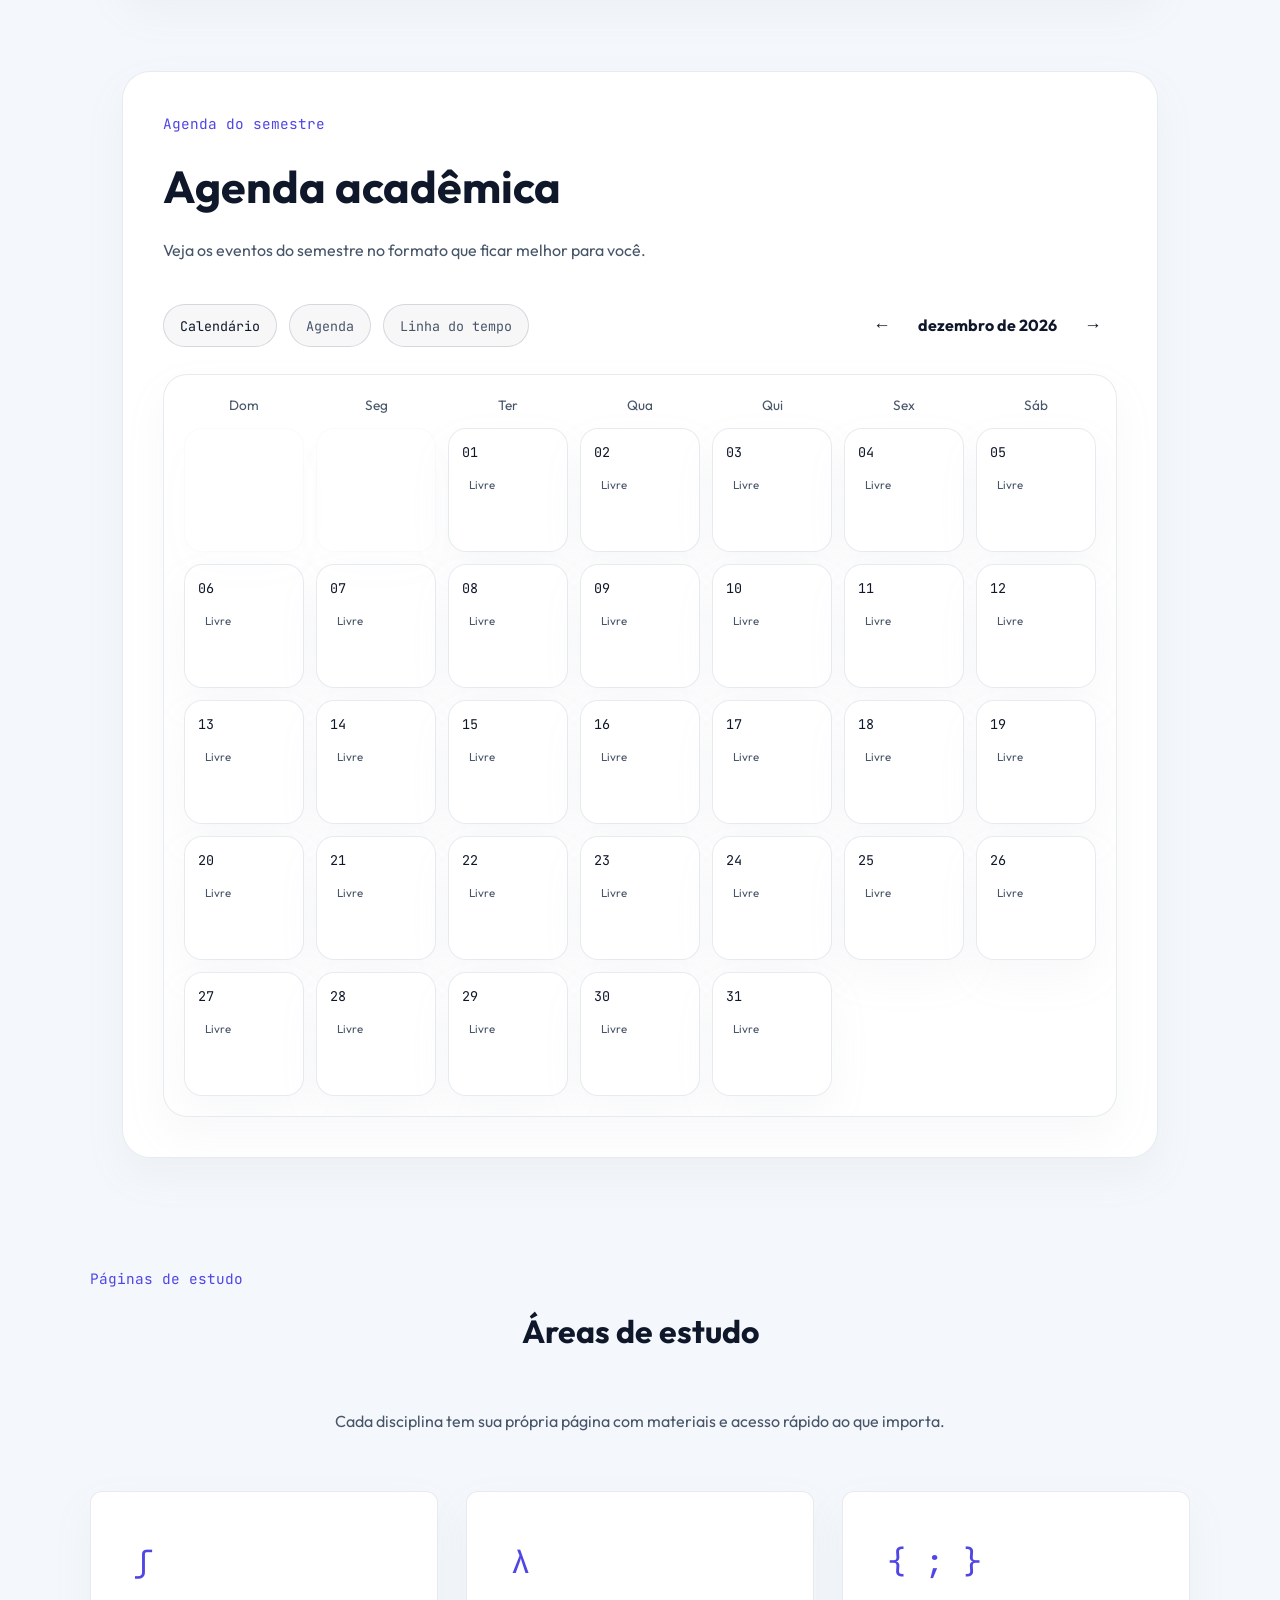
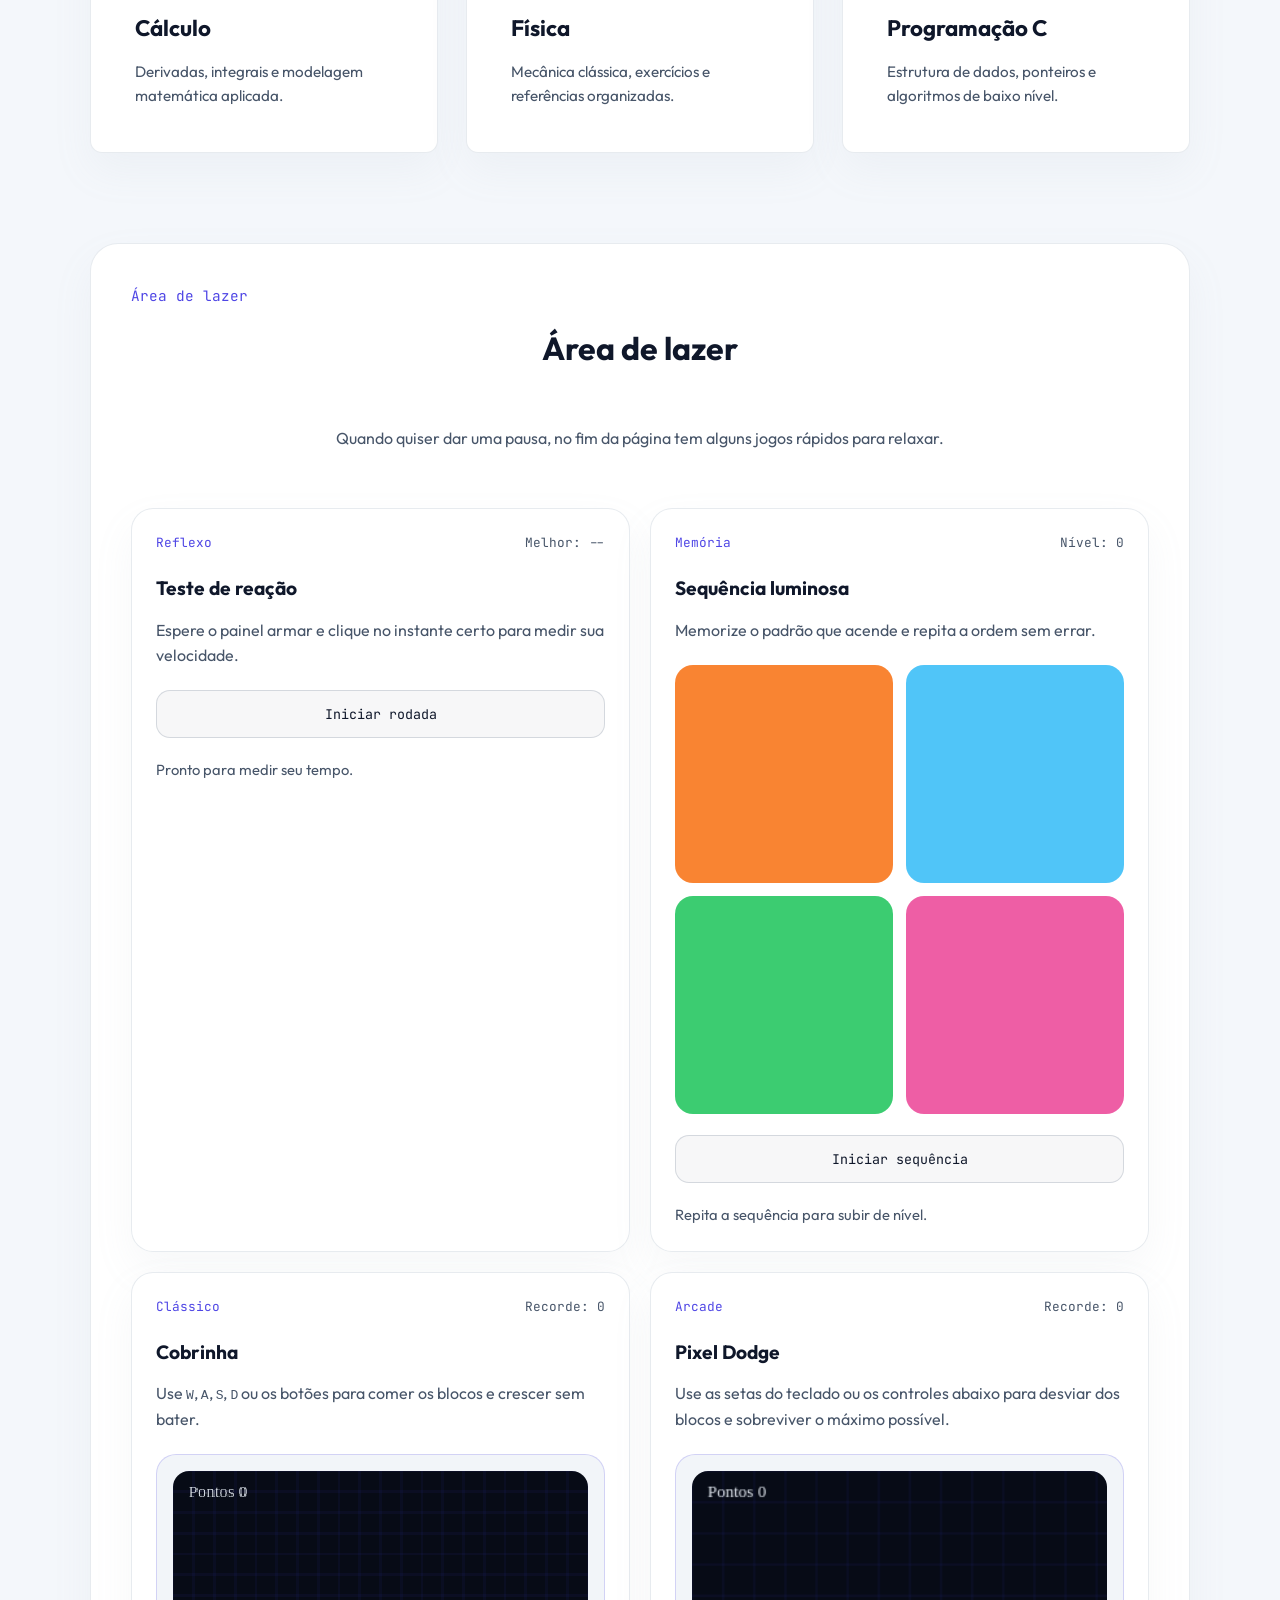
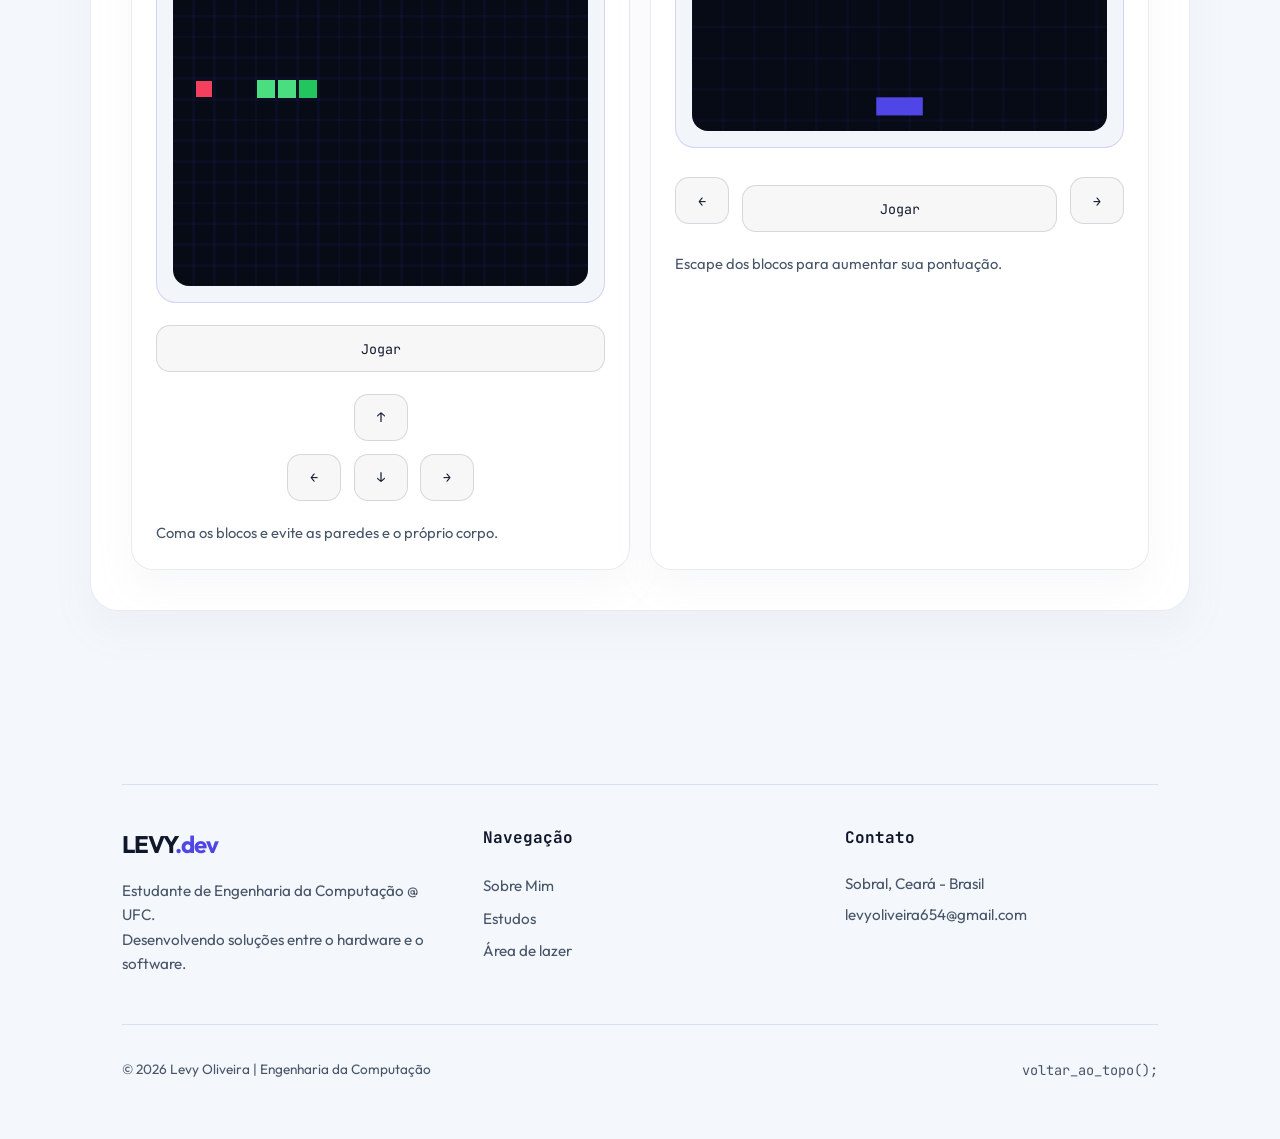
==== commit be3da867: "concertando botao dos destaques" ====
--- a/index.html
+++ b/index.html
@@ -85,7 +85,7 @@
                     <div>
                         <p class="mono-text">Atalhos principais</p>
                         <h2 class="section-title-left">Destaques</h2>
-                        <p class="section-intro" id="highlights-intro">Atalhos r&aacute;pidos para cada disciplina e para a agenda.</p>
+                        <p class="section-intro">Atalhos r&aacute;pidos para cada disciplina e para a agenda.</p>
                     </div>
 
                     <div class="carousel-controls" aria-label="Controles do carrossel">
@@ -137,16 +137,6 @@
                         </div>
                     </article>
 
-                    <article class="showcase-slide recent-slide" data-slide id="recent-materials-slide" hidden>
-                        <span class="slide-kicker">Novidades</span>
-                        <h3>&Uacute;ltimos materiais adicionados ao acervo</h3>
-                        <p>Livros, playlists, arquivos e refer&ecirc;ncias novas aparecem aqui assim que forem cadastrados.</p>
-                        <div class="calendar-slide-list recent-material-list" id="recent-material-list"></div>
-                        <div class="slide-actions">
-                            <a href="#estudos" class="btn btn-primary">Explorar Materiais</a>
-                        </div>
-                    </article>
-
                     <article class="showcase-slide calendar-slide" data-slide>
                         <span class="slide-kicker">Calend&aacute;rio</span>
                         <h3>Pr&oacute;ximos eventos acad&ecirc;micos em destaque</h3>
@@ -162,8 +152,7 @@
                     <button class="carousel-dot active" type="button" aria-label="Ir para slide 1"></button>
                     <button class="carousel-dot" type="button" aria-label="Ir para slide 2"></button>
                     <button class="carousel-dot" type="button" aria-label="Ir para slide 3"></button>
-                    <button class="carousel-dot" id="recent-materials-dot" type="button" aria-label="Ir para slide 4" hidden></button>
-                    <button class="carousel-dot" type="button" aria-label="Ir para slide 5"></button>
+                    <button class="carousel-dot" type="button" aria-label="Ir para slide 4"></button>
                 </div>
             </div>
         </section>
--- a/css/global.css
+++ b/css/global.css
@@ -616,10 +616,6 @@
     gap: 0.8rem;
 }
 
-.recent-material-list {
-    margin-top: 0.15rem;
-}
-
 .calendar-slide-event,
 .agenda-card {
     padding: 1.25rem;
@@ -628,17 +624,7 @@
     border: 1px solid rgba(255, 255, 255, 0.08);
 }
 
-.recent-material-card {
-    display: grid;
-    align-content: start;
-    gap: 0.7rem;
-}
-
 .showcase-slide.calendar-slide .calendar-slide-event {
-    padding: 1rem;
-}
-
-.showcase-slide.recent-slide .recent-material-card {
     padding: 1rem;
 }
 
@@ -662,31 +648,6 @@
     -webkit-box-orient: vertical;
     -webkit-line-clamp: 2;
     overflow: hidden;
-}
-
-.recent-material-card p {
-    display: -webkit-box;
-    -webkit-box-orient: vertical;
-    -webkit-line-clamp: 2;
-    overflow: hidden;
-}
-
-.recent-material-card .agenda-meta {
-    margin-bottom: 0;
-}
-
-.recent-material-card-link {
-    display: inline-flex;
-    align-items: center;
-    justify-content: flex-start;
-    width: fit-content;
-    color: var(--text-main);
-    text-decoration: none;
-    font-weight: 600;
-}
-
-.recent-material-card-link:hover {
-    color: var(--accent-color);
 }
 
 .attachment-note {
